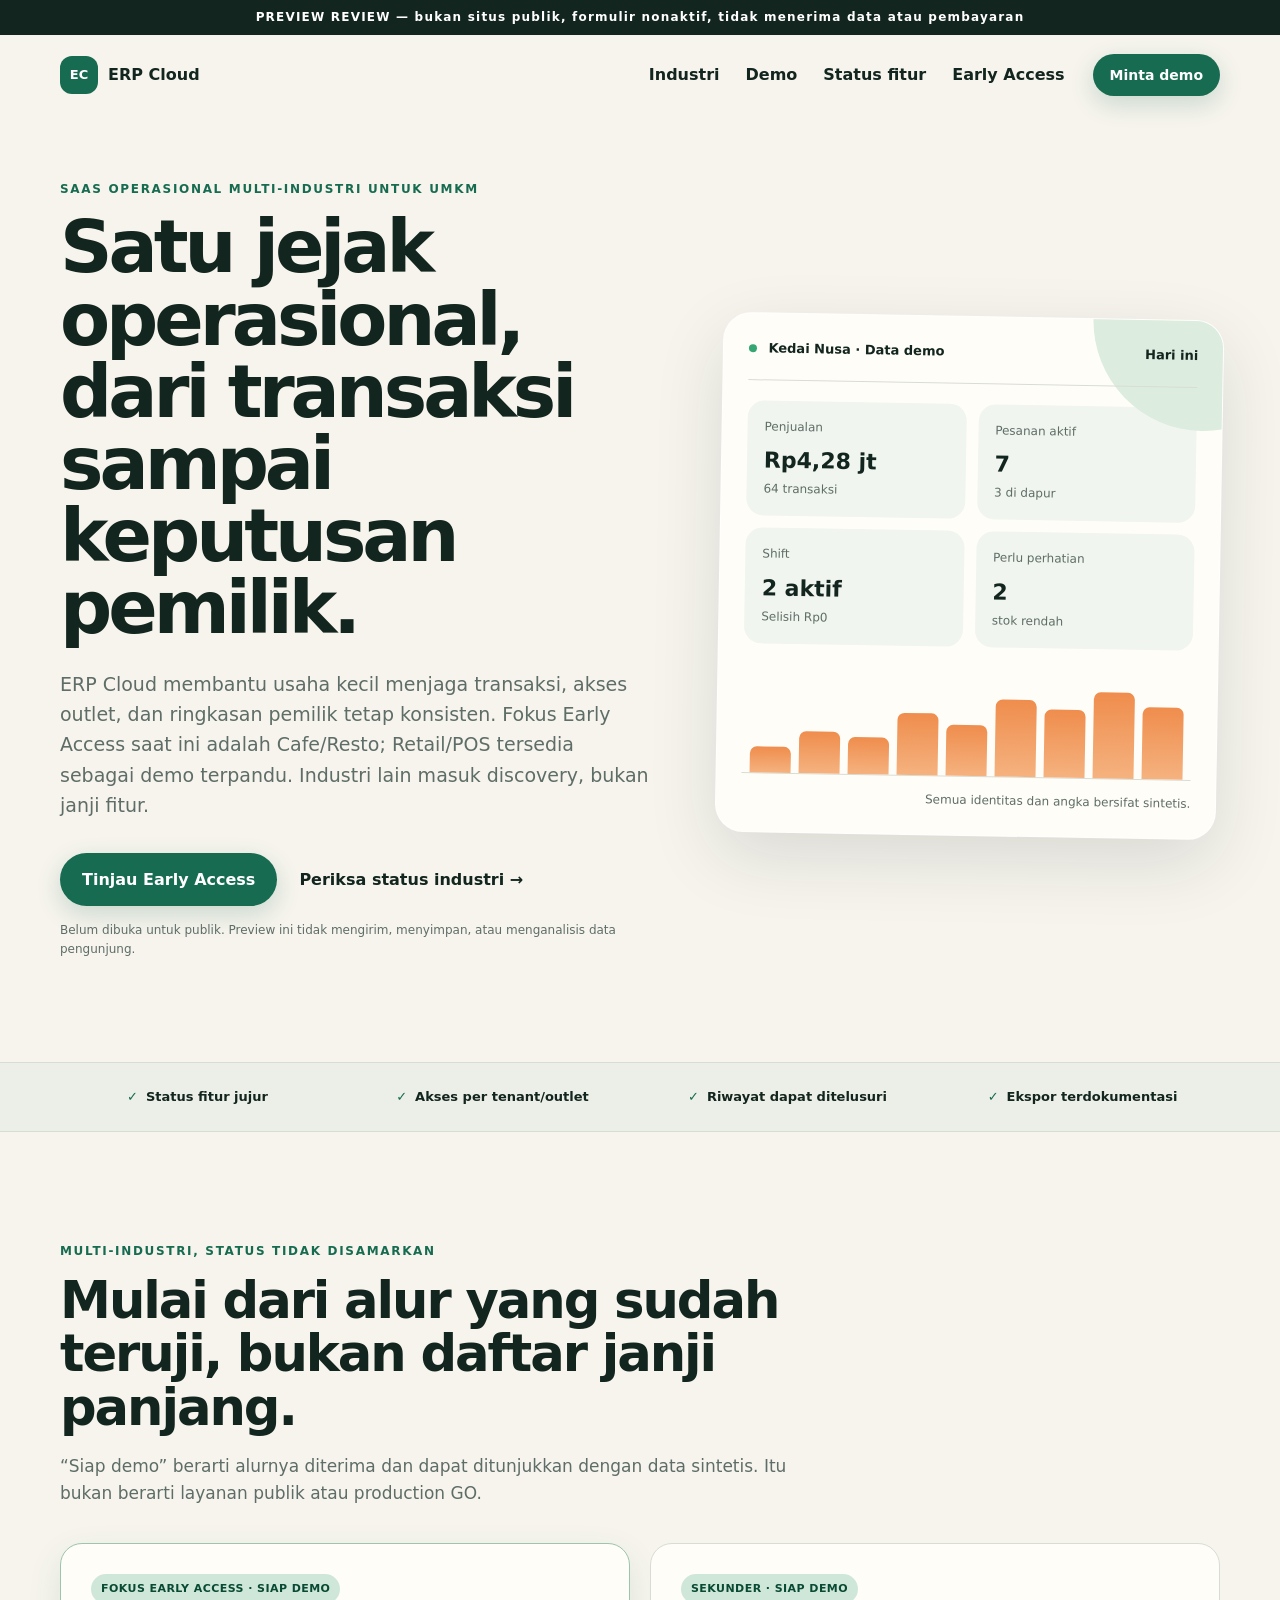
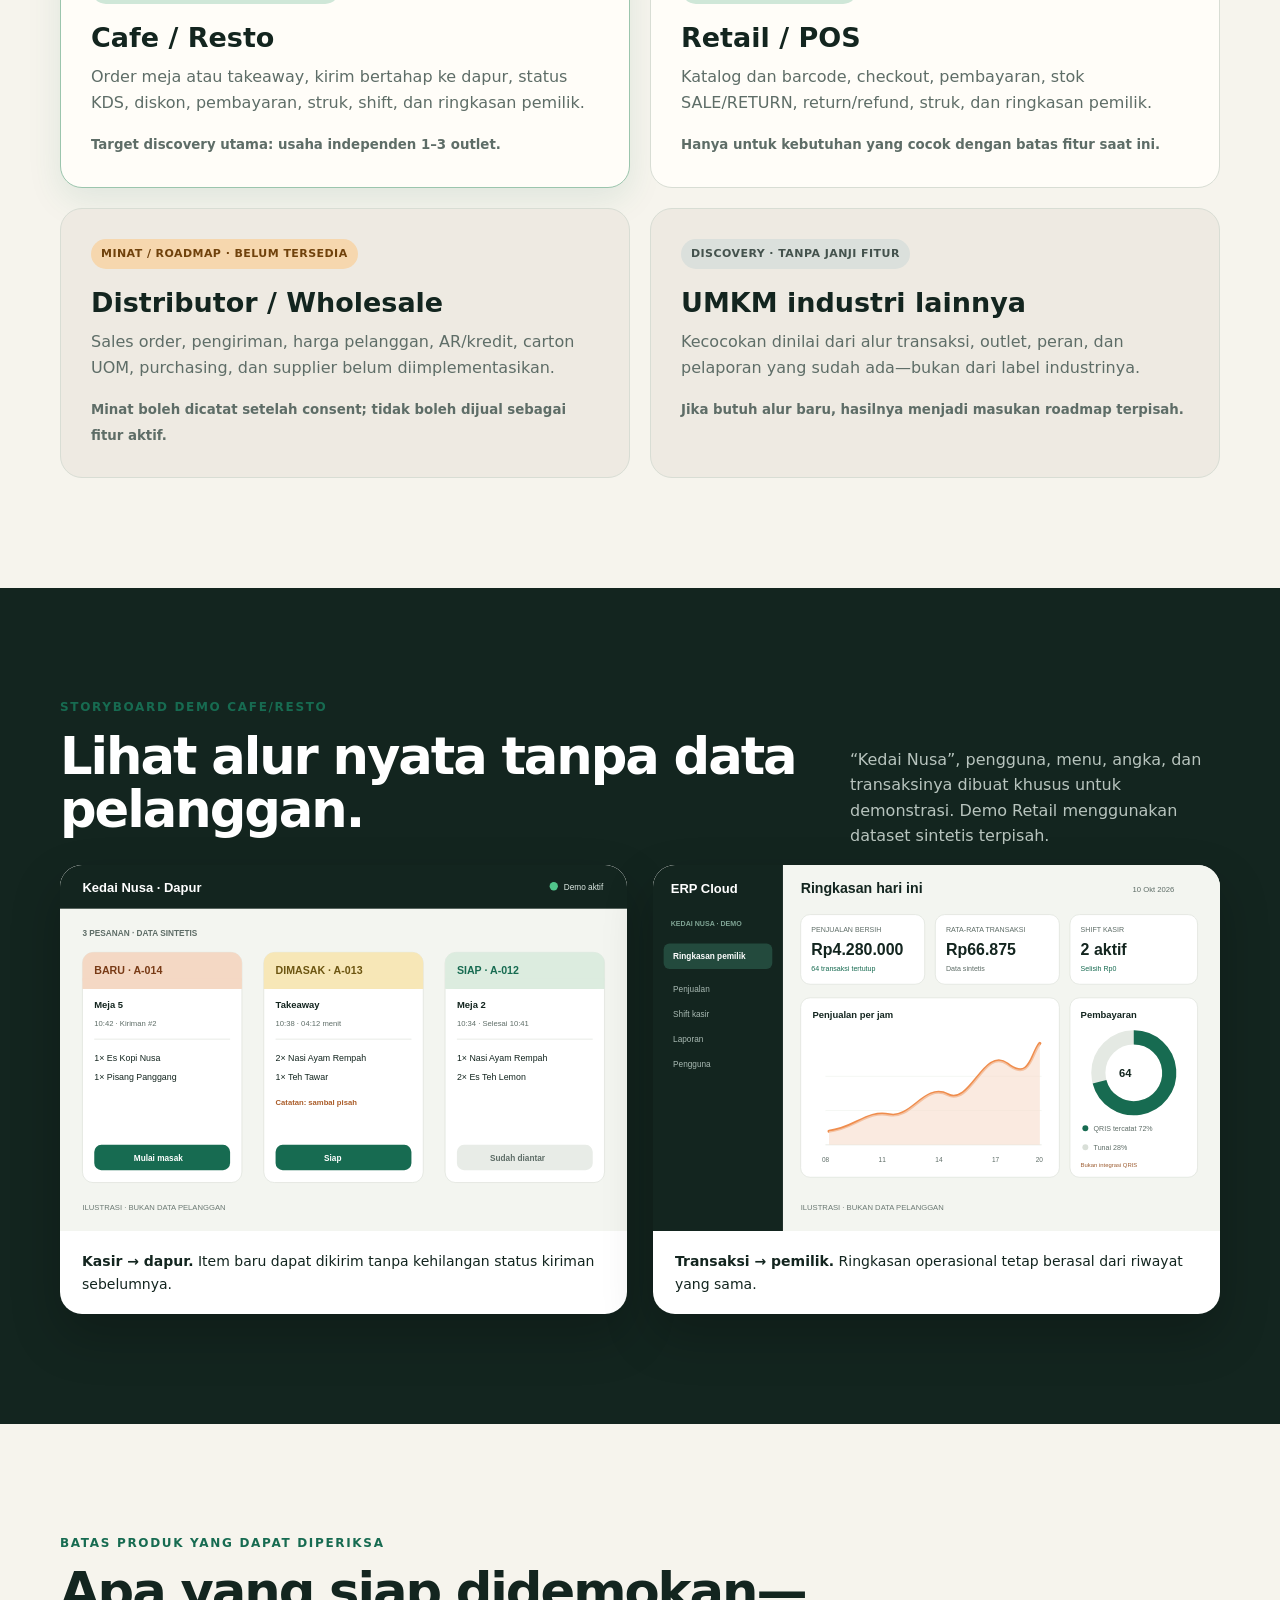
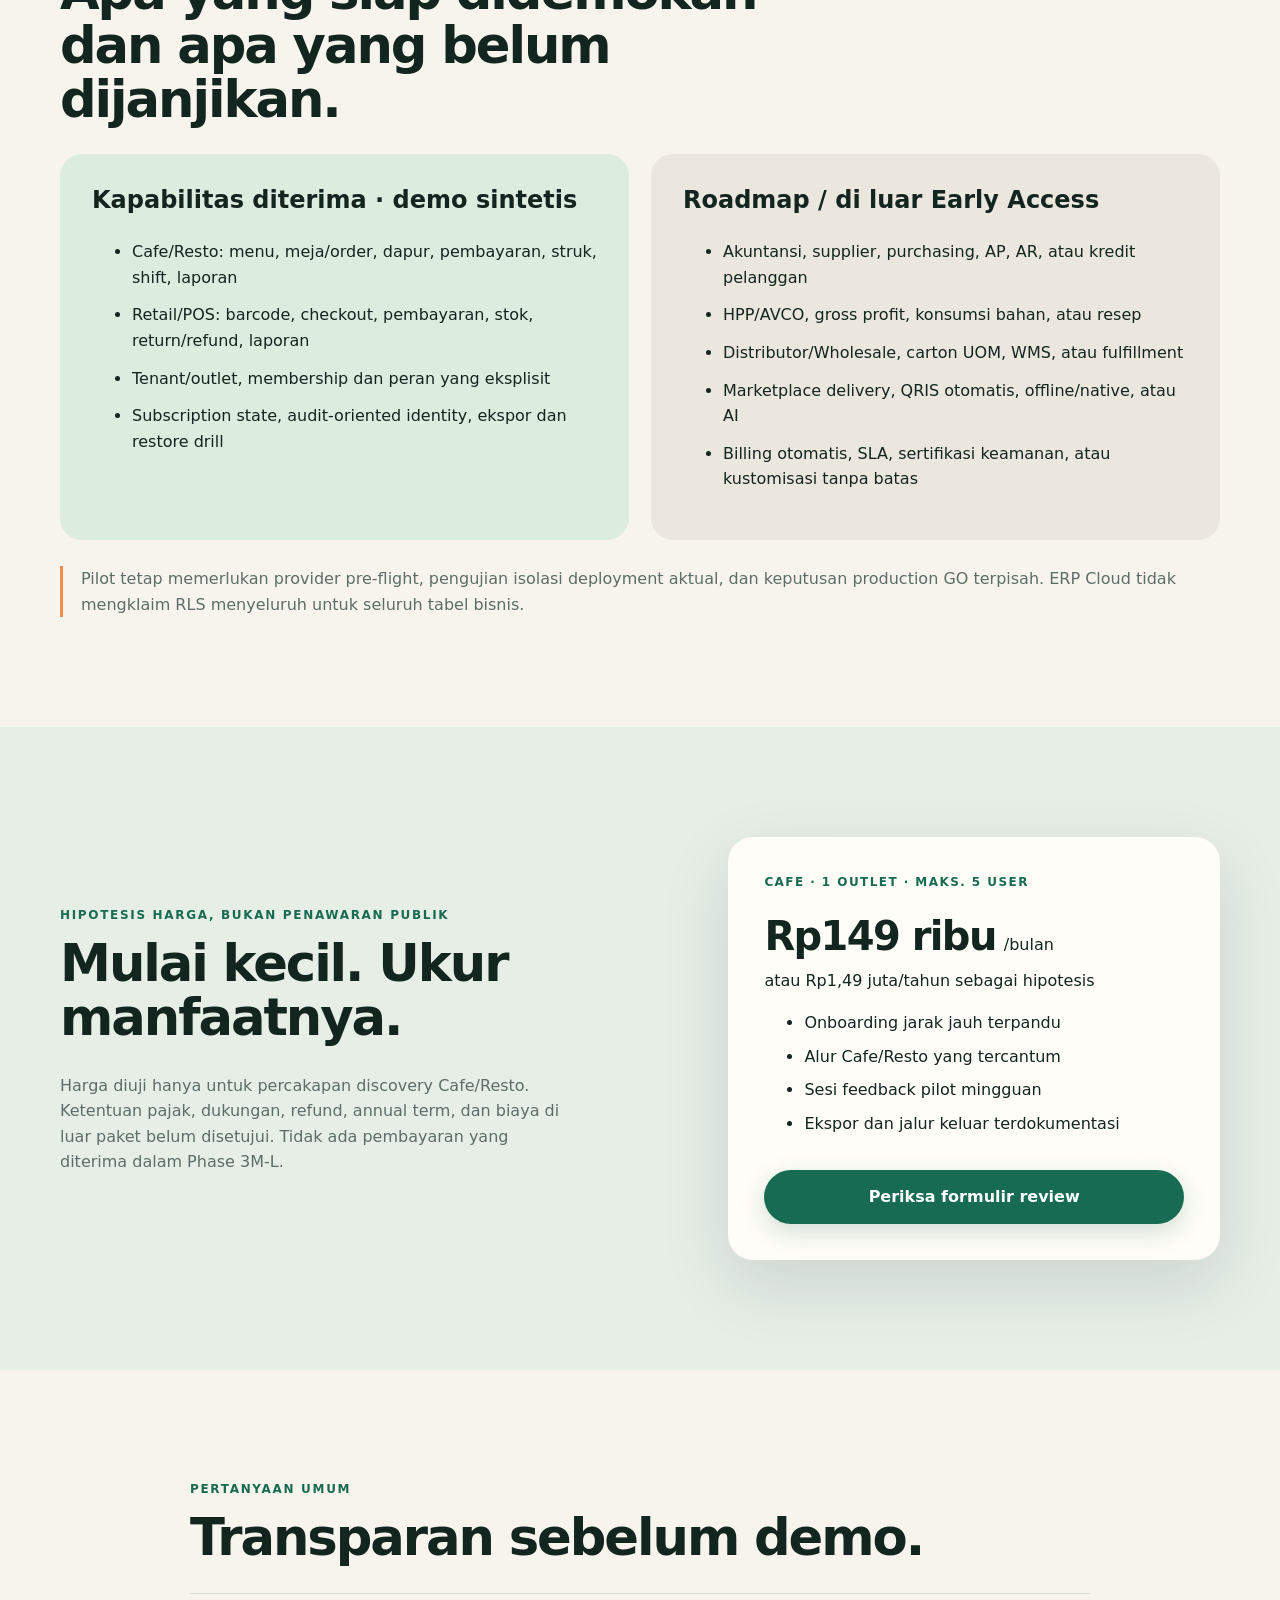
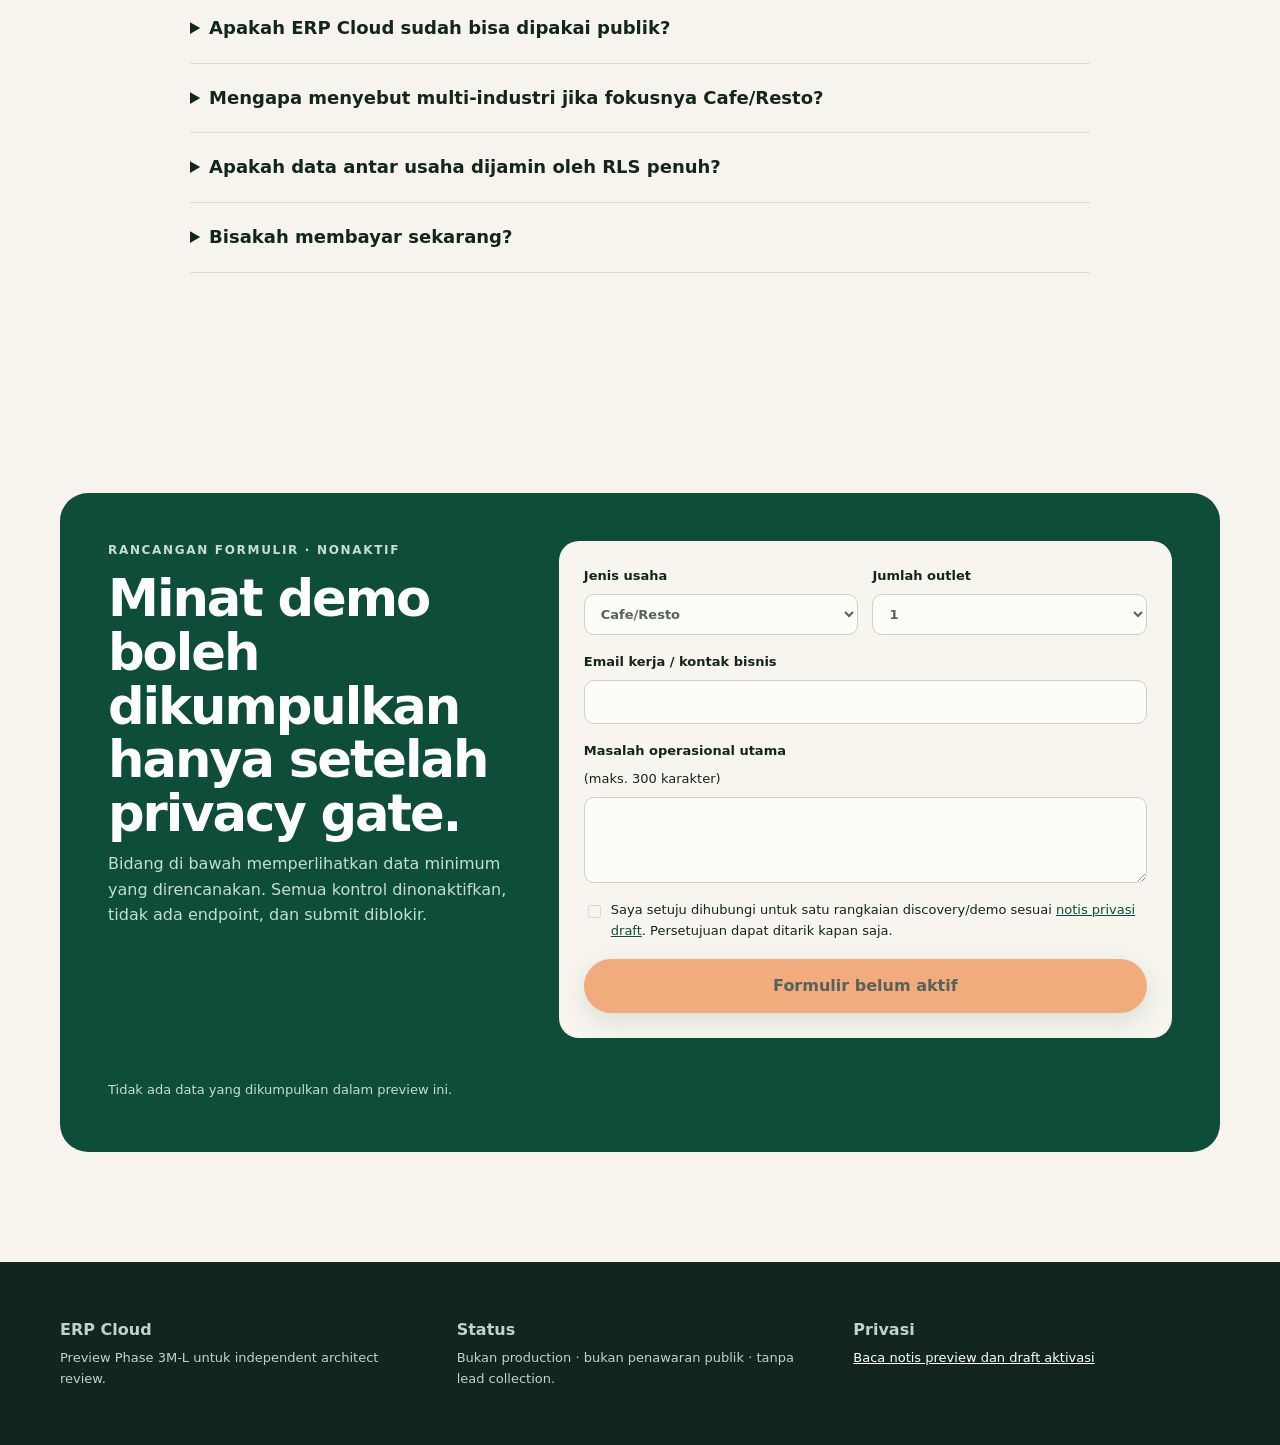
==== index.html @ 22fb0b3b "Publish checksum-pinned static landing" ====
<!doctype html>
<html lang="id">
<head>
  <meta charset="utf-8">
  <meta name="viewport" content="width=device-width, initial-scale=1">
  <meta http-equiv="Content-Security-Policy" content="default-src 'self'; style-src 'self' 'unsafe-inline'; script-src 'self'; img-src 'self' data:; connect-src 'none'; form-action 'none'; base-uri 'none'; object-src 'none'">
  <meta name="referrer" content="no-referrer">
  <meta name="description" content="Preview ERP Cloud Early Access untuk operasional UMKM multi-industri, dengan fokus awal Cafe/Resto dan Retail/POS.">
  <title>ERP Cloud — Operasional UMKM yang bisa ditelusuri</title>
  <link rel="stylesheet" href="styles.css">
</head>
<body>
  <div class="review-banner" role="status">
    PREVIEW REVIEW — bukan situs publik, formulir nonaktif, tidak menerima data atau pembayaran
  </div>
  <header class="nav shell">
    <a class="brand" href="#top" aria-label="ERP Cloud">
      <span class="brand-mark">EC</span>
      <span>ERP Cloud</span>
    </a>
    <nav aria-label="Navigasi utama">
      <a href="#industri">Industri</a>
      <a href="#demo">Demo</a>
      <a href="#batas">Status fitur</a>
      <a href="#harga">Early Access</a>
    </nav>
    <a class="button button-small" href="#minat">Minta demo</a>
  </header>

  <main id="top">
    <section class="hero shell">
      <div class="hero-copy">
        <p class="eyebrow">SaaS operasional multi-industri untuk UMKM</p>
        <h1>Satu jejak operasional, dari transaksi sampai keputusan pemilik.</h1>
        <p class="lead">ERP Cloud membantu usaha kecil menjaga transaksi,
          akses outlet, dan ringkasan pemilik tetap konsisten. Fokus Early
          Access saat ini adalah Cafe/Resto; Retail/POS tersedia sebagai demo
          terpandu. Industri lain masuk discovery, bukan janji fitur.</p>
        <div class="actions">
          <a class="button" href="#minat">Tinjau Early Access</a>
          <a class="text-link" href="#industri">Periksa status industri →</a>
        </div>
        <p class="micro">Belum dibuka untuk publik. Preview ini tidak mengirim,
          menyimpan, atau menganalisis data pengunjung.</p>
      </div>
      <div class="hero-card" aria-label="Ringkasan outlet demo sintetis">
        <div class="card-top">
          <div><span class="dot"></span> Kedai Nusa · Data demo</div>
          <span>Hari ini</span>
        </div>
        <div class="metric-grid">
          <article><span>Penjualan</span><strong>Rp4,28 jt</strong><small>64 transaksi</small></article>
          <article><span>Pesanan aktif</span><strong>7</strong><small>3 di dapur</small></article>
          <article><span>Shift</span><strong>2 aktif</strong><small>Selisih Rp0</small></article>
          <article><span>Perlu perhatian</span><strong>2</strong><small>stok rendah</small></article>
        </div>
        <div class="sparkline" aria-hidden="true">
          <i style="height:28%"></i><i style="height:45%"></i><i style="height:39%"></i>
          <i style="height:66%"></i><i style="height:54%"></i><i style="height:82%"></i>
          <i style="height:72%"></i><i style="height:91%"></i><i style="height:76%"></i>
        </div>
        <p class="synthetic">Semua identitas dan angka bersifat sintetis.</p>
      </div>
    </section>

    <section class="trust-strip" aria-label="Prinsip produk">
      <div class="shell trust-grid">
        <span>Status fitur jujur</span><span>Akses per tenant/outlet</span>
        <span>Riwayat dapat ditelusuri</span><span>Ekspor terdokumentasi</span>
      </div>
    </section>

    <section class="section shell" id="industri">
      <p class="eyebrow">Multi-industri, status tidak disamarkan</p>
      <h2>Mulai dari alur yang sudah teruji, bukan daftar janji panjang.</h2>
      <p class="section-intro">“Siap demo” berarti alurnya diterima dan dapat
        ditunjukkan dengan data sintetis. Itu bukan berarti layanan publik atau
        production GO.</p>
      <div class="industry-grid">
        <article class="industry-card focus">
          <span class="status status-demo">Fokus Early Access · siap demo</span>
          <h3>Cafe / Resto</h3>
          <p>Order meja atau takeaway, kirim bertahap ke dapur, status KDS,
            diskon, pembayaran, struk, shift, dan ringkasan pemilik.</p>
          <small>Target discovery utama: usaha independen 1–3 outlet.</small>
        </article>
        <article class="industry-card">
          <span class="status status-demo">Sekunder · siap demo</span>
          <h3>Retail / POS</h3>
          <p>Katalog dan barcode, checkout, pembayaran, stok SALE/RETURN,
            return/refund, struk, dan ringkasan pemilik.</p>
          <small>Hanya untuk kebutuhan yang cocok dengan batas fitur saat ini.</small>
        </article>
        <article class="industry-card muted-card">
          <span class="status status-roadmap">Minat / roadmap · belum tersedia</span>
          <h3>Distributor / Wholesale</h3>
          <p>Sales order, pengiriman, harga pelanggan, AR/kredit, carton UOM,
            purchasing, dan supplier belum diimplementasikan.</p>
          <small>Minat boleh dicatat setelah consent; tidak boleh dijual sebagai fitur aktif.</small>
        </article>
        <article class="industry-card muted-card">
          <span class="status status-discovery">Discovery · tanpa janji fitur</span>
          <h3>UMKM industri lainnya</h3>
          <p>Kecocokan dinilai dari alur transaksi, outlet, peran, dan pelaporan
            yang sudah ada—bukan dari label industrinya.</p>
          <small>Jika butuh alur baru, hasilnya menjadi masukan roadmap terpisah.</small>
        </article>
      </div>
    </section>

    <section class="section demo-section" id="demo">
      <div class="shell">
        <div class="section-heading">
          <div><p class="eyebrow">Storyboard demo Cafe/Resto</p><h2>Lihat alur nyata tanpa data pelanggan.</h2></div>
          <p>“Kedai Nusa”, pengguna, menu, angka, dan transaksinya dibuat khusus
            untuk demonstrasi. Demo Retail menggunakan dataset sintetis terpisah.</p>
        </div>
        <div class="demo-grid">
          <figure>
            <img src="assets/demo-kitchen.svg" alt="Ilustrasi antrean dapur Kedai Nusa dengan tiga pesanan sintetis">
            <figcaption><b>Kasir → dapur.</b> Item baru dapat dikirim tanpa kehilangan status kiriman sebelumnya.</figcaption>
          </figure>
          <figure>
            <img src="assets/demo-owner.svg" alt="Ilustrasi ringkasan pemilik dengan penjualan dan metode pembayaran sintetis">
            <figcaption><b>Transaksi → pemilik.</b> Ringkasan operasional tetap berasal dari riwayat yang sama.</figcaption>
          </figure>
        </div>
      </div>
    </section>

    <section class="section shell" id="batas">
      <p class="eyebrow">Batas produk yang dapat diperiksa</p>
      <h2>Apa yang siap didemokan—dan apa yang belum dijanjikan.</h2>
      <div class="boundary-grid">
        <article class="yes">
          <h3>Kapabilitas diterima · demo sintetis</h3>
          <ul>
            <li>Cafe/Resto: menu, meja/order, dapur, pembayaran, struk, shift, laporan</li>
            <li>Retail/POS: barcode, checkout, pembayaran, stok, return/refund, laporan</li>
            <li>Tenant/outlet, membership dan peran yang eksplisit</li>
            <li>Subscription state, audit-oriented identity, ekspor dan restore drill</li>
          </ul>
        </article>
        <article class="no">
          <h3>Roadmap / di luar Early Access</h3>
          <ul>
            <li>Akuntansi, supplier, purchasing, AP, AR, atau kredit pelanggan</li>
            <li>HPP/AVCO, gross profit, konsumsi bahan, atau resep</li>
            <li>Distributor/Wholesale, carton UOM, WMS, atau fulfillment</li>
            <li>Marketplace delivery, QRIS otomatis, offline/native, atau AI</li>
            <li>Billing otomatis, SLA, sertifikasi keamanan, atau kustomisasi tanpa batas</li>
          </ul>
        </article>
      </div>
      <p class="boundary-note">Pilot tetap memerlukan provider pre-flight,
        pengujian isolasi deployment aktual, dan keputusan production GO terpisah.
        ERP Cloud tidak mengklaim RLS menyeluruh untuk seluruh tabel bisnis.</p>
    </section>

    <section class="section price-section" id="harga">
      <div class="shell price-wrap">
        <div>
          <p class="eyebrow">Hipotesis harga, bukan penawaran publik</p>
          <h2>Mulai kecil. Ukur manfaatnya.</h2>
          <p>Harga diuji hanya untuk percakapan discovery Cafe/Resto. Ketentuan
            pajak, dukungan, refund, annual term, dan biaya di luar paket belum
            disetujui. Tidak ada pembayaran yang diterima dalam Phase 3M-L.</p>
        </div>
        <article class="price-card">
          <p>CAFE · 1 OUTLET · MAKS. 5 USER</p>
          <div class="price"><strong>Rp149 ribu</strong><span>/bulan</span></div>
          <p>atau Rp1,49 juta/tahun sebagai hipotesis</p>
          <ul>
            <li>Onboarding jarak jauh terpandu</li>
            <li>Alur Cafe/Resto yang tercantum</li>
            <li>Sesi feedback pilot mingguan</li>
            <li>Ekspor dan jalur keluar terdokumentasi</li>
          </ul>
          <a class="button" href="#minat">Periksa formulir review</a>
        </article>
      </div>
    </section>

    <section class="section shell faq">
      <p class="eyebrow">Pertanyaan umum</p>
      <h2>Transparan sebelum demo.</h2>
      <details><summary>Apakah ERP Cloud sudah bisa dipakai publik?</summary><p>Belum. Kapabilitas repository dapat didemokan, tetapi publikasi landing page, pengumpulan lead, provider pre-flight, dan production GO adalah persetujuan yang berbeda.</p></details>
      <details><summary>Mengapa menyebut multi-industri jika fokusnya Cafe/Resto?</summary><p>Fondasi tenant, outlet, transaksi dan kontrol operasional dipakai lintas vertikal. Cafe/Resto adalah fokus Early Access, Retail/POS adalah demo sekunder, sedangkan Distributor dan industri lain tidak dipresentasikan sebagai fitur aktif.</p></details>
      <details><summary>Apakah data antar usaha dijamin oleh RLS penuh?</summary><p>Tidak ada klaim itu. Desain memakai konteks tenant/outlet dari server, query scoping, guard relasi database, tes adversarial, dan role runtime terbatas. Hanya tabel proof khusus yang memakai FORCE RLS; deployment aktual tetap wajib diuji.</p></details>
      <details><summary>Bisakah membayar sekarang?</summary><p>Tidak. Phase 3M-L menyiapkan launch gate dan eksperimen discovery. Tidak ada order, pembayaran, atau komitmen produksi yang diterima.</p></details>
    </section>

    <section class="section shell" id="minat">
      <div class="cta-panel">
        <div>
          <p class="eyebrow">Rancangan formulir · nonaktif</p>
          <h2>Minat demo boleh dikumpulkan hanya setelah privacy gate.</h2>
          <p>Bidang di bawah memperlihatkan data minimum yang direncanakan.
            Semua kontrol dinonaktifkan, tidak ada endpoint, dan submit diblokir.</p>
        </div>
        <form id="early-access-form" data-state="inactive" aria-describedby="form-status" novalidate>
          <div class="field-grid">
            <label>Jenis usaha
              <select name="business_type" disabled>
                <option>Cafe/Resto</option>
                <option>Retail/POS</option>
                <option>Distributor/Wholesale — interest only</option>
                <option>Industri lain — discovery</option>
              </select>
            </label>
            <label>Jumlah outlet
              <select name="outlet_count" disabled>
                <option>1</option><option>2–3</option><option>4+</option>
              </select>
            </label>
          </div>
          <label>Email kerja / kontak bisnis
            <input type="email" name="business_contact" autocomplete="email" disabled>
          </label>
          <label>Masalah operasional utama <span>(maks. 300 karakter)</span>
            <textarea name="operational_need" rows="3" maxlength="300" disabled></textarea>
          </label>
          <label class="consent-row">
            <input type="checkbox" name="follow_up_consent" disabled>
            <span>Saya setuju dihubungi untuk satu rangkaian discovery/demo sesuai <a href="privacy.html">notis privasi draft</a>. Persetujuan dapat ditarik kapan saja.</span>
          </label>
          <button class="button" type="submit" disabled>Formulir belum aktif</button>
        </form>
        <p class="form-status" id="form-status" aria-live="polite">Tidak ada data yang dikumpulkan dalam preview ini.</p>
      </div>
    </section>
  </main>

  <footer>
    <div class="shell footer-grid">
      <div><b>ERP Cloud</b><p>Preview Phase 3M-L untuk independent architect review.</p></div>
      <div><b>Status</b><p>Bukan production · bukan penawaran publik · tanpa lead collection.</p></div>
      <div><b>Privasi</b><p><a href="privacy.html">Baca notis preview dan draft aktivasi</a></p></div>
    </div>
  </footer>
  <script src="app.js"></script>
</body>
</html>
---- styles.css ----
:root {
  --ink: #13251f;
  --muted: #5e6d67;
  --paper: #f6f4ed;
  --card: #fffdf8;
  --green: #176b51;
  --green-dark: #0d4d3a;
  --mint: #dcecdf;
  --orange: #ef8d4d;
  --line: #d8ddd4;
  --shadow: 0 24px 70px rgba(19, 37, 31, .12);
}

* { box-sizing: border-box; }
html { scroll-behavior: smooth; }
body {
  margin: 0;
  color: var(--ink);
  background: var(--paper);
  font-family: Inter, ui-sans-serif, system-ui, -apple-system, BlinkMacSystemFont, "Segoe UI", sans-serif;
  line-height: 1.6;
}
a { color: inherit; }
.shell { width: min(1160px, calc(100% - 40px)); margin-inline: auto; }
.review-banner {
  padding: 8px 20px;
  background: var(--ink);
  color: #fff;
  font-size: 12px;
  font-weight: 800;
  letter-spacing: .1em;
  text-align: center;
}
.nav { display: flex; align-items: center; justify-content: space-between; min-height: 80px; gap: 28px; }
.brand { display: inline-flex; align-items: center; gap: 10px; text-decoration: none; font-weight: 850; }
.brand-mark { display: grid; place-items: center; width: 38px; aspect-ratio: 1; color: white; background: var(--green); border-radius: 12px; font-size: 13px; }
nav { display: flex; gap: 26px; margin-left: auto; }
nav a, .text-link { font-weight: 700; text-decoration: none; }
nav a:hover, .text-link:hover { color: var(--green); }
.button {
  display: inline-flex;
  align-items: center;
  justify-content: center;
  border: 0;
  border-radius: 999px;
  padding: 14px 22px;
  color: white;
  background: var(--green);
  font: inherit;
  font-weight: 800;
  text-decoration: none;
  cursor: pointer;
  box-shadow: 0 8px 24px rgba(23, 107, 81, .2);
}
.button:hover { background: var(--green-dark); transform: translateY(-1px); }
.button:disabled { cursor: not-allowed; opacity: .72; transform: none; }
.button-small { padding: 10px 17px; font-size: 14px; }
.hero { display: grid; grid-template-columns: 1.08fr .92fr; gap: 70px; align-items: center; min-height: 680px; padding-block: 65px 90px; }
.eyebrow { margin: 0 0 12px; color: var(--green); font-size: 12px; font-weight: 900; letter-spacing: .14em; text-transform: uppercase; }
h1, h2, h3, p { margin-top: 0; }
h1 { max-width: 760px; margin-bottom: 24px; font-size: clamp(46px, 5.7vw, 76px); line-height: .99; letter-spacing: -.055em; }
h2 { max-width: 760px; margin-bottom: 28px; font-size: clamp(34px, 4vw, 52px); line-height: 1.05; letter-spacing: -.04em; }
h3 { line-height: 1.2; }
.lead { max-width: 670px; color: var(--muted); font-size: 19px; }
.actions { display: flex; align-items: center; gap: 22px; margin: 32px 0 15px; }
.micro, .synthetic { color: var(--muted); font-size: 12px; }
.hero-card { position: relative; overflow: hidden; padding: 25px; background: var(--card); border: 1px solid rgba(255,255,255,.8); border-radius: 28px; box-shadow: var(--shadow); transform: rotate(1deg); }
.hero-card::before { content: ""; position: absolute; width: 220px; height: 220px; right: -90px; top: -110px; border-radius: 50%; background: var(--mint); }
.card-top { position: relative; display: flex; justify-content: space-between; padding-bottom: 20px; border-bottom: 1px solid var(--line); font-size: 13px; font-weight: 750; }
.dot { display: inline-block; width: 8px; height: 8px; margin-right: 7px; background: #35a772; border-radius: 50%; }
.metric-grid { display: grid; grid-template-columns: 1fr 1fr; gap: 12px; margin: 20px 0; }
.metric-grid article { padding: 17px; background: #f1f5ef; border-radius: 17px; }
.metric-grid span, .metric-grid small { display: block; color: var(--muted); font-size: 12px; }
.metric-grid strong { display: block; margin: 6px 0 2px; font-size: 22px; }
.sparkline { display: flex; align-items: end; gap: 8px; height: 110px; padding: 15px 8px 0; border-bottom: 1px solid var(--line); }
.sparkline i { flex: 1; min-height: 10px; background: linear-gradient(var(--orange), #f5b27f); border-radius: 7px 7px 0 0; }
.synthetic { margin: 14px 0 0; text-align: right; }
.trust-strip { padding: 24px 0; border-block: 1px solid var(--line); background: #ecefe7; }
.trust-grid { display: grid; grid-template-columns: repeat(4, 1fr); gap: 20px; font-size: 13px; font-weight: 800; text-align: center; }
.trust-grid span::before { content: "✓"; margin-right: 8px; color: var(--green); }
.section { padding-block: 110px; }
.section-intro { max-width: 760px; margin: -10px 0 36px; color: var(--muted); font-size: 17px; }
.industry-grid { display: grid; grid-template-columns: 1fr 1fr; gap: 20px; }
.industry-card { padding: 30px; border: 1px solid var(--line); border-radius: 22px; background: var(--card); }
.industry-card.focus { border-color: #9bc5ad; box-shadow: 0 12px 34px rgba(23, 107, 81, .1); }
.industry-card h3 { margin: 18px 0 10px; font-size: 27px; }
.industry-card p { color: var(--muted); }
.industry-card small { color: var(--muted); font-weight: 650; }
.muted-card { background: #eeeae2; }
.status { display: inline-flex; border-radius: 999px; padding: 6px 10px; font-size: 11px; font-weight: 900; letter-spacing: .04em; text-transform: uppercase; }
.status-demo { color: #084a34; background: #cfe7d8; }
.status-roadmap { color: #70420c; background: #f6d7ae; }
.status-discovery { color: #44524d; background: #dbe0dc; }
.steps { display: grid; grid-template-columns: repeat(4, 1fr); gap: 18px; }
.steps article { padding: 24px; border-top: 2px solid var(--green); background: rgba(255,255,255,.45); }
.steps b { color: var(--orange); font-size: 12px; letter-spacing: .12em; }
.steps h3 { margin: 34px 0 10px; font-size: 21px; }
.steps p { color: var(--muted); font-size: 14px; }
.demo-section { background: var(--ink); color: #fff; }
.section-heading { display: flex; justify-content: space-between; align-items: end; gap: 50px; }
.section-heading > p { max-width: 370px; color: #b8c4be; }
.demo-grid { display: grid; grid-template-columns: 1fr 1fr; gap: 26px; }
figure { margin: 0; overflow: hidden; background: #fff; border-radius: 22px; box-shadow: 0 22px 50px rgba(0,0,0,.22); }
figure img { display: block; width: 100%; height: auto; }
figcaption { padding: 19px 22px; color: var(--ink); font-size: 14px; }
.boundary-grid { display: grid; grid-template-columns: 1fr 1fr; gap: 22px; }
.boundary-grid article { padding: 32px; border-radius: 22px; }
.boundary-grid h3 { font-size: 24px; }
.boundary-grid li { margin-bottom: 12px; }
.yes { background: var(--mint); }
.no { background: #ebe7df; }
.boundary-note { margin: 26px 0 0; padding-left: 18px; border-left: 3px solid var(--orange); color: var(--muted); }
.price-section { background: #e6eee6; }
.price-wrap { display: grid; grid-template-columns: 1fr .85fr; gap: 90px; align-items: center; }
.price-wrap > div > p:last-child { max-width: 520px; color: var(--muted); }
.price-card { padding: 36px; background: var(--card); border-radius: 25px; box-shadow: var(--shadow); }
.price-card > p:first-child { color: var(--green); font-size: 12px; font-weight: 900; letter-spacing: .12em; }
.price { display: flex; align-items: baseline; gap: 8px; }
.price strong { font-size: 40px; letter-spacing: -.04em; }
.price-card li { margin-bottom: 8px; }
.price-card .button { width: 100%; margin-top: 18px; }
.faq { max-width: 900px; }
details { border-top: 1px solid var(--line); padding: 20px 0; }
details:last-child { border-bottom: 1px solid var(--line); }
summary { cursor: pointer; font-weight: 800; font-size: 18px; }
details p { padding: 12px 35px 0 0; color: var(--muted); }
.cta-panel { display: grid; grid-template-columns: .8fr 1.2fr; gap: 42px; align-items: start; padding: 48px; color: #fff; background: var(--green-dark); border-radius: 28px; }
.cta-panel h2 { margin-bottom: 10px; }
.cta-panel p { color: #c7ddd4; }
.cta-panel .button { background: var(--orange); color: var(--ink); }
.cta-panel form { display: grid; gap: 17px; padding: 25px; color: var(--ink); background: #f7f5ee; border-radius: 20px; }
.cta-panel label { display: grid; gap: 7px; font-size: 13px; font-weight: 800; }
.cta-panel label > span { font-weight: 500; }
.cta-panel input:not([type="checkbox"]), .cta-panel select, .cta-panel textarea { width: 100%; border: 1px solid #b9c4be; border-radius: 10px; padding: 11px 12px; color: var(--ink); background: #fff; font: inherit; }
.cta-panel :disabled { opacity: .7; cursor: not-allowed; }
.field-grid { display: grid; grid-template-columns: 1fr 1fr; gap: 14px; }
.consent-row { grid-template-columns: auto 1fr; align-items: start; }
.consent-row input { margin-top: 5px; }
.consent-row a { color: var(--green-dark); }
.form-status { grid-column: 1 / -1; min-height: 24px; margin: 0; font-size: 13px; }
footer { padding: 55px 0; color: #c4d1cc; background: var(--ink); }
.footer-grid { display: grid; grid-template-columns: repeat(3, 1fr); gap: 30px; }
.footer-grid p { margin: 6px 0 0; font-size: 13px; }
.footer-grid a { color: #fff; }
.legal { max-width: 900px; padding-block: 90px 130px; }
.legal h1 { font-size: clamp(44px, 6vw, 70px); }
.legal section { margin-top: 70px; }
.legal section h2 { font-size: 34px; }
.legal li { margin-bottom: 10px; }
.policy-grid { display: grid; grid-template-columns: 1fr 1fr; gap: 15px; }
.policy-grid div { padding: 20px; border: 1px solid var(--line); border-radius: 16px; background: var(--card); }
.policy-grid dt { margin-bottom: 7px; font-weight: 900; }
.policy-grid dd { margin: 0; color: var(--muted); }

@media (max-width: 900px) {
  nav { display: none; }
  .hero, .price-wrap { grid-template-columns: 1fr; }
  .hero { min-height: auto; gap: 45px; }
  .steps { grid-template-columns: 1fr 1fr; }
  .section-heading { display: block; }
  .demo-grid, .boundary-grid, .industry-grid { grid-template-columns: 1fr; }
  .trust-grid { grid-template-columns: 1fr 1fr; text-align: left; }
  .cta-panel { grid-template-columns: 1fr; }
}

@media (max-width: 560px) {
  .shell { width: min(100% - 26px, 1160px); }
  .nav .button-small { display: none; }
  .hero { padding-top: 45px; }
  h1 { font-size: 44px; }
  .actions { align-items: flex-start; flex-direction: column; }
  .metric-grid, .steps, .field-grid, .policy-grid { grid-template-columns: 1fr; }
  .section { padding-block: 75px; }
  .cta-panel { grid-template-columns: 1fr; padding: 30px; }
  .footer-grid { grid-template-columns: 1fr; }
}
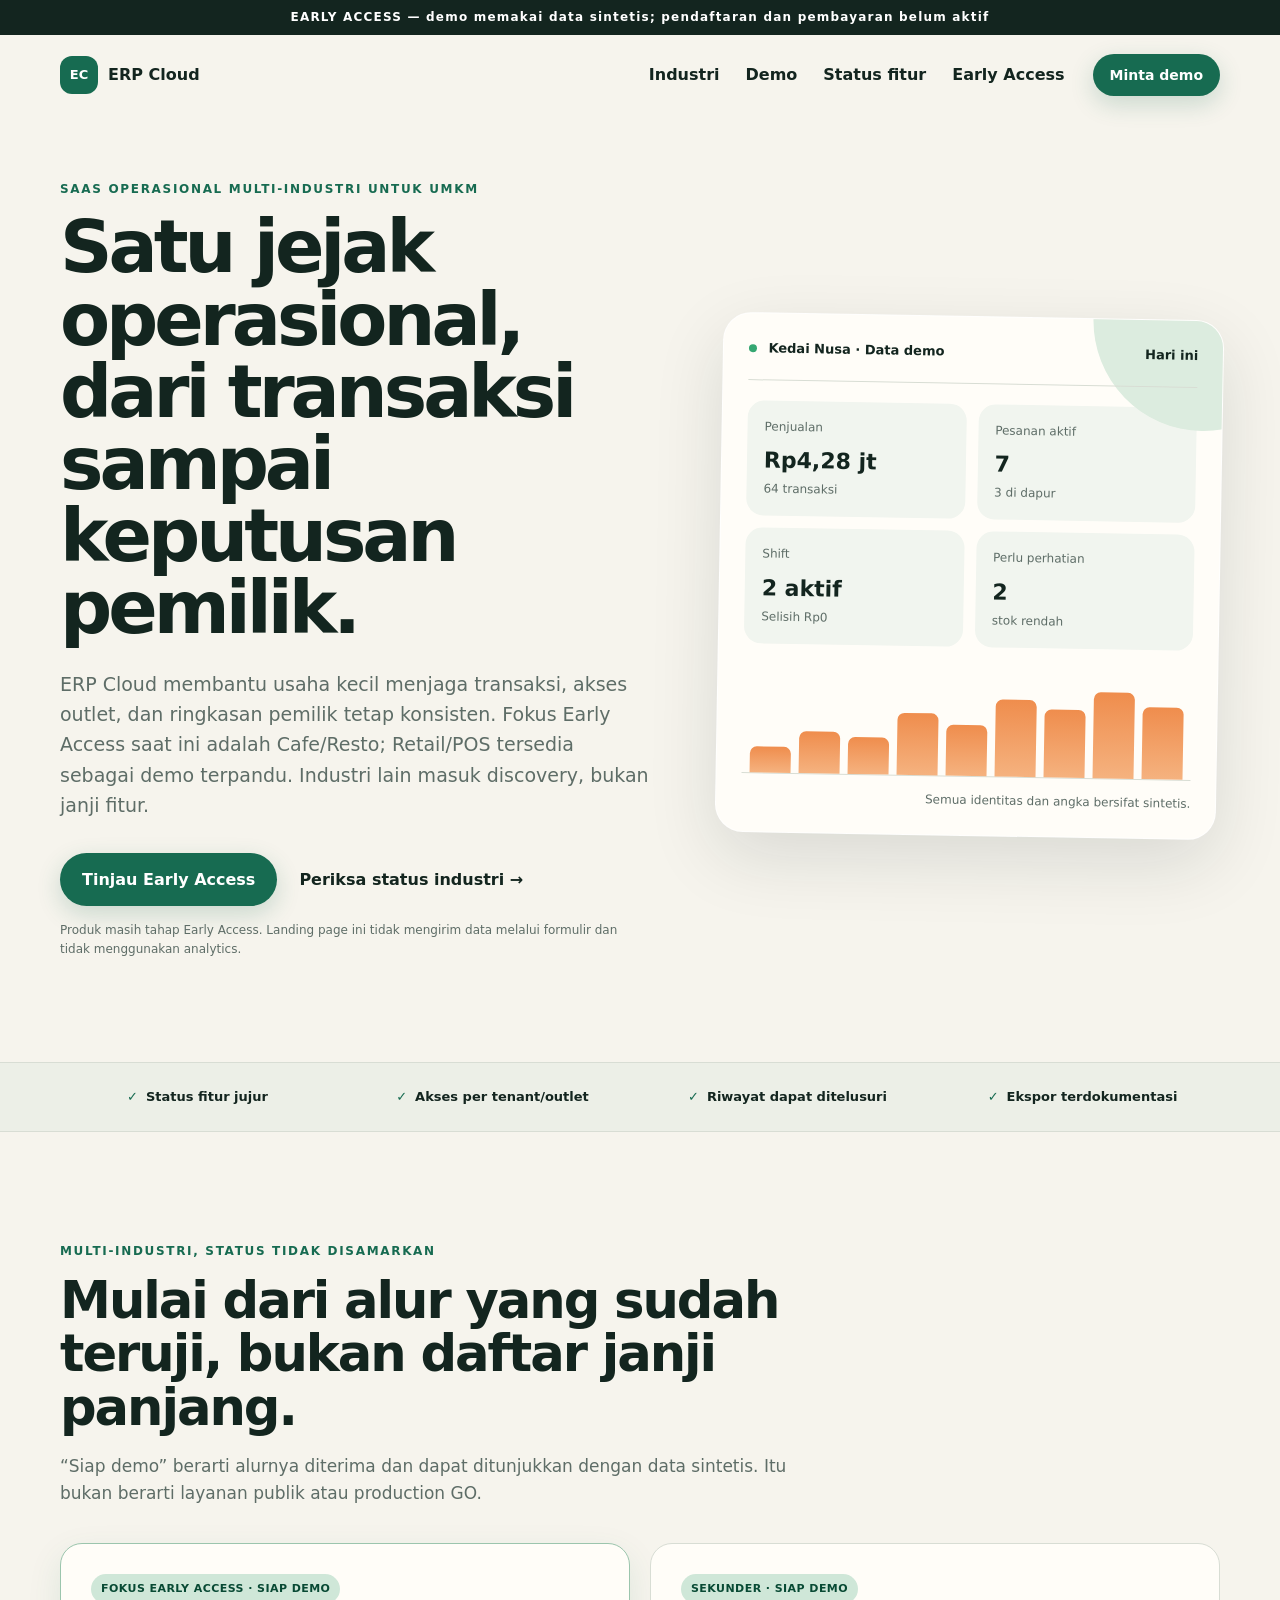
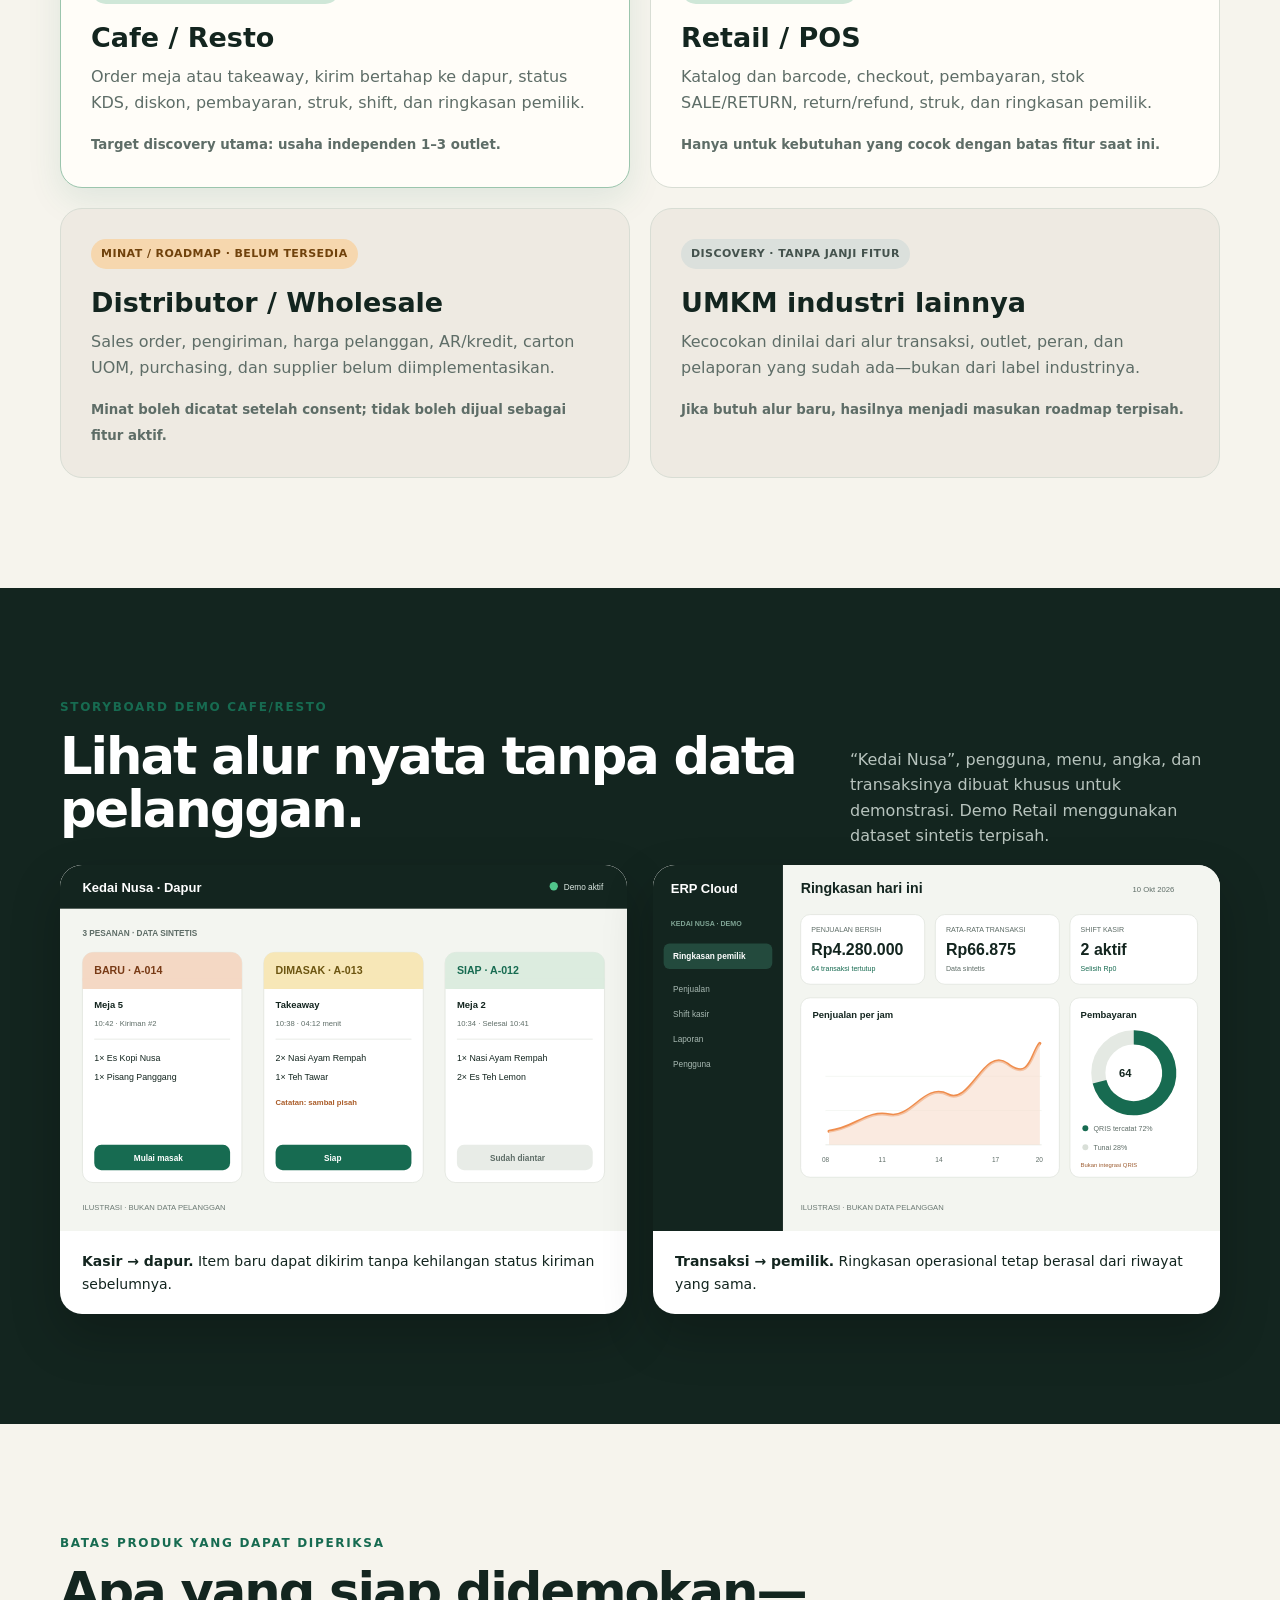
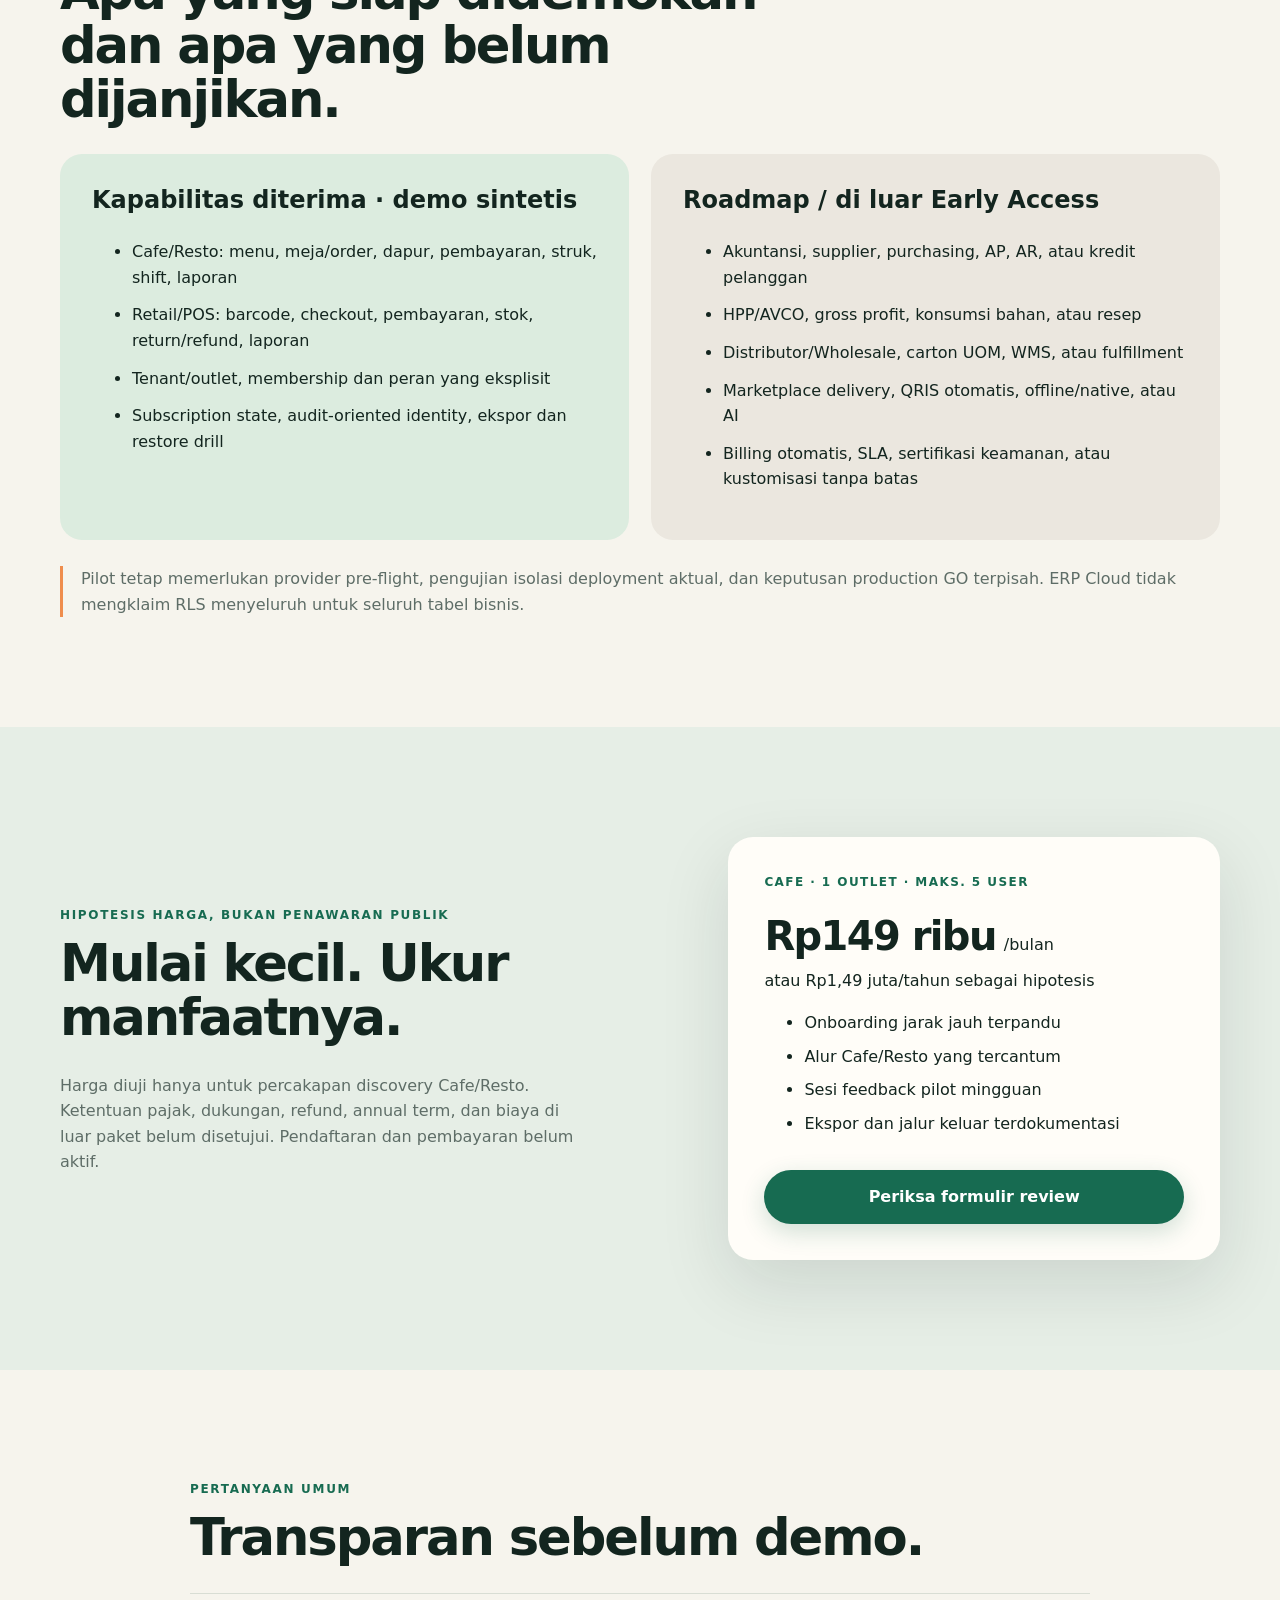
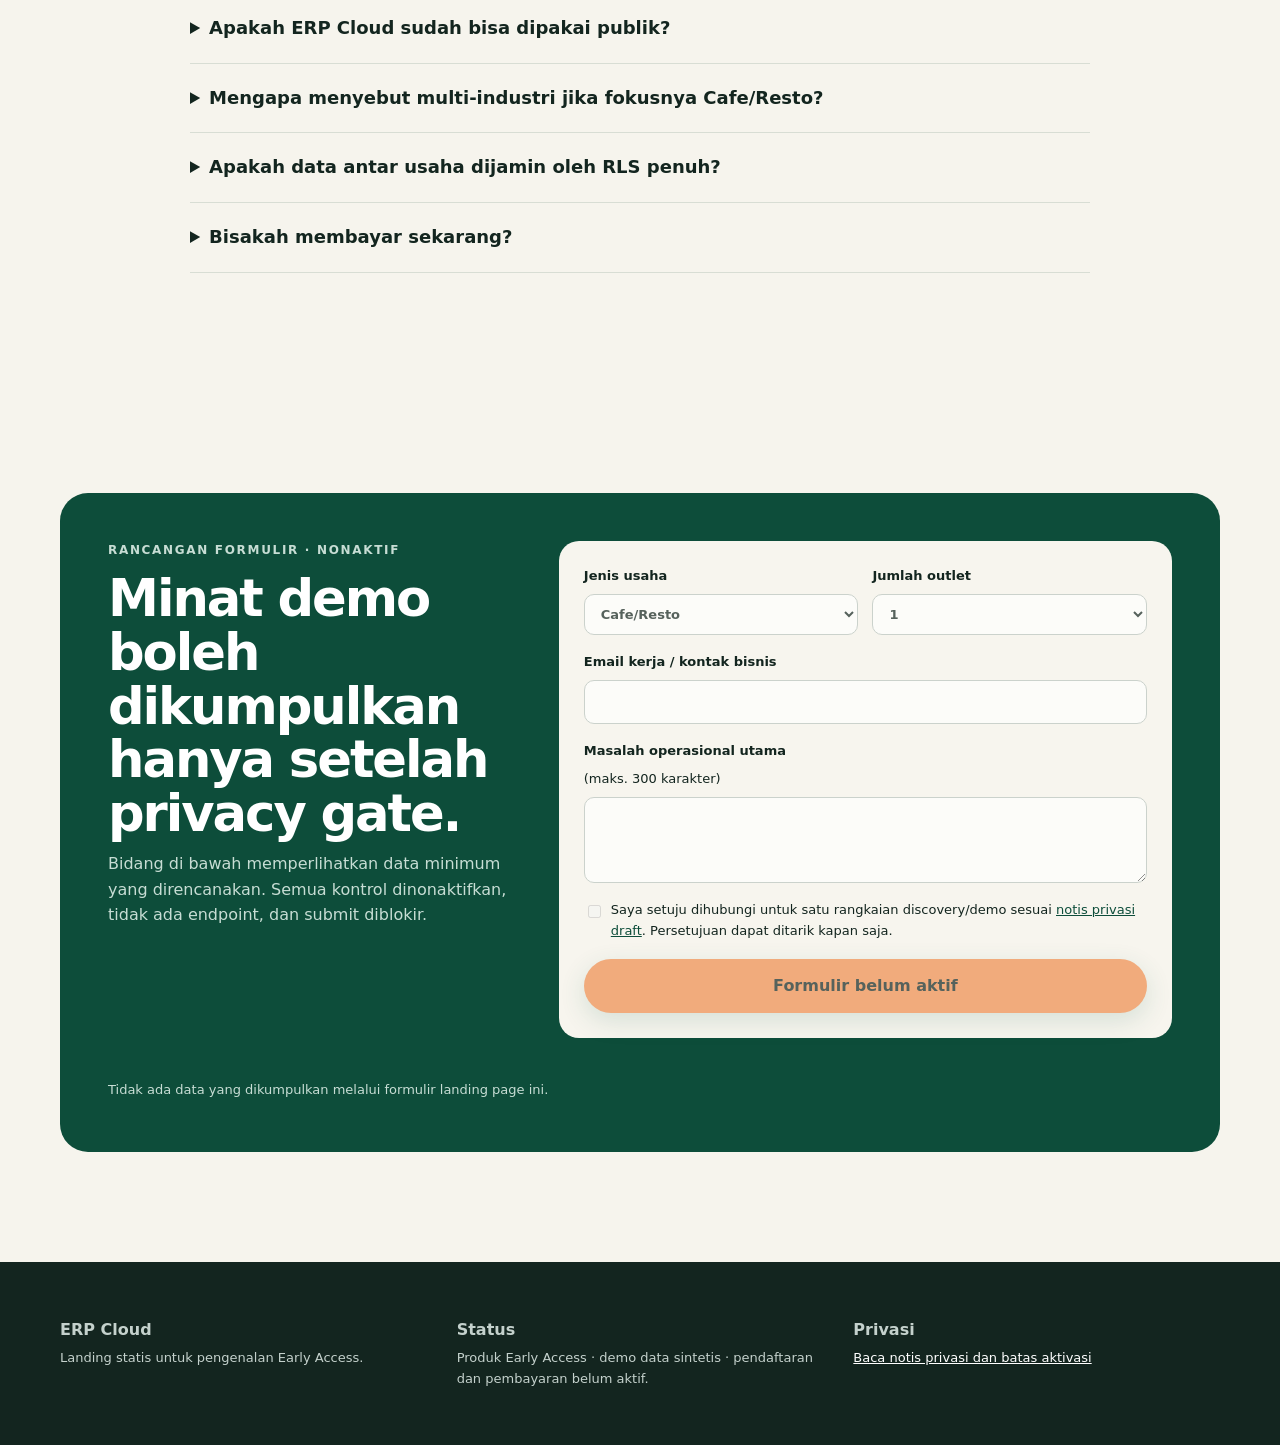
==== commit 685dbccc: "Correct public Early Access landing copy" ====
--- a/index.html
+++ b/index.html
@@ -11,7 +11,7 @@
 </head>
 <body>
   <div class="review-banner" role="status">
-    PREVIEW REVIEW — bukan situs publik, formulir nonaktif, tidak menerima data atau pembayaran
+    EARLY ACCESS — demo memakai data sintetis; pendaftaran dan pembayaran belum aktif
   </div>
   <header class="nav shell">
     <a class="brand" href="#top" aria-label="ERP Cloud">
@@ -40,8 +40,8 @@
           <a class="button" href="#minat">Tinjau Early Access</a>
           <a class="text-link" href="#industri">Periksa status industri →</a>
         </div>
-        <p class="micro">Belum dibuka untuk publik. Preview ini tidak mengirim,
-          menyimpan, atau menganalisis data pengunjung.</p>
+        <p class="micro">Produk masih tahap Early Access. Landing page ini tidak
+          mengirim data melalui formulir dan tidak menggunakan analytics.</p>
       </div>
       <div class="hero-card" aria-label="Ringkasan outlet demo sintetis">
         <div class="card-top">
@@ -164,7 +164,7 @@
           <h2>Mulai kecil. Ukur manfaatnya.</h2>
           <p>Harga diuji hanya untuk percakapan discovery Cafe/Resto. Ketentuan
             pajak, dukungan, refund, annual term, dan biaya di luar paket belum
-            disetujui. Tidak ada pembayaran yang diterima dalam Phase 3M-L.</p>
+            disetujui. Pendaftaran dan pembayaran belum aktif.</p>
         </div>
         <article class="price-card">
           <p>CAFE · 1 OUTLET · MAKS. 5 USER</p>
@@ -184,10 +184,10 @@
     <section class="section shell faq">
       <p class="eyebrow">Pertanyaan umum</p>
       <h2>Transparan sebelum demo.</h2>
-      <details><summary>Apakah ERP Cloud sudah bisa dipakai publik?</summary><p>Belum. Kapabilitas repository dapat didemokan, tetapi publikasi landing page, pengumpulan lead, provider pre-flight, dan production GO adalah persetujuan yang berbeda.</p></details>
+      <details><summary>Apakah ERP Cloud sudah bisa dipakai publik?</summary><p>Belum. Landing page ini sudah publik, tetapi produk masih tahap Early Access dan hanya dapat didemokan dengan data sintetis. Pendaftaran, pengumpulan lead, provider pre-flight, dan production GO memerlukan persetujuan terpisah.</p></details>
       <details><summary>Mengapa menyebut multi-industri jika fokusnya Cafe/Resto?</summary><p>Fondasi tenant, outlet, transaksi dan kontrol operasional dipakai lintas vertikal. Cafe/Resto adalah fokus Early Access, Retail/POS adalah demo sekunder, sedangkan Distributor dan industri lain tidak dipresentasikan sebagai fitur aktif.</p></details>
       <details><summary>Apakah data antar usaha dijamin oleh RLS penuh?</summary><p>Tidak ada klaim itu. Desain memakai konteks tenant/outlet dari server, query scoping, guard relasi database, tes adversarial, dan role runtime terbatas. Hanya tabel proof khusus yang memakai FORCE RLS; deployment aktual tetap wajib diuji.</p></details>
-      <details><summary>Bisakah membayar sekarang?</summary><p>Tidak. Phase 3M-L menyiapkan launch gate dan eksperimen discovery. Tidak ada order, pembayaran, atau komitmen produksi yang diterima.</p></details>
+      <details><summary>Bisakah membayar sekarang?</summary><p>Tidak. Pendaftaran dan pembayaran belum aktif. Landing page ini tidak menerima order, pembayaran, atau komitmen produksi.</p></details>
     </section>
 
     <section class="section shell" id="minat">
@@ -226,16 +226,16 @@
           </label>
           <button class="button" type="submit" disabled>Formulir belum aktif</button>
         </form>
-        <p class="form-status" id="form-status" aria-live="polite">Tidak ada data yang dikumpulkan dalam preview ini.</p>
+        <p class="form-status" id="form-status" aria-live="polite">Tidak ada data yang dikumpulkan melalui formulir landing page ini.</p>
       </div>
     </section>
   </main>
 
   <footer>
     <div class="shell footer-grid">
-      <div><b>ERP Cloud</b><p>Preview Phase 3M-L untuk independent architect review.</p></div>
-      <div><b>Status</b><p>Bukan production · bukan penawaran publik · tanpa lead collection.</p></div>
-      <div><b>Privasi</b><p><a href="privacy.html">Baca notis preview dan draft aktivasi</a></p></div>
+      <div><b>ERP Cloud</b><p>Landing statis untuk pengenalan Early Access.</p></div>
+      <div><b>Status</b><p>Produk Early Access · demo data sintetis · pendaftaran dan pembayaran belum aktif.</p></div>
+      <div><b>Privasi</b><p><a href="privacy.html">Baca notis privasi dan batas aktivasi</a></p></div>
     </div>
   </footer>
   <script src="app.js"></script>
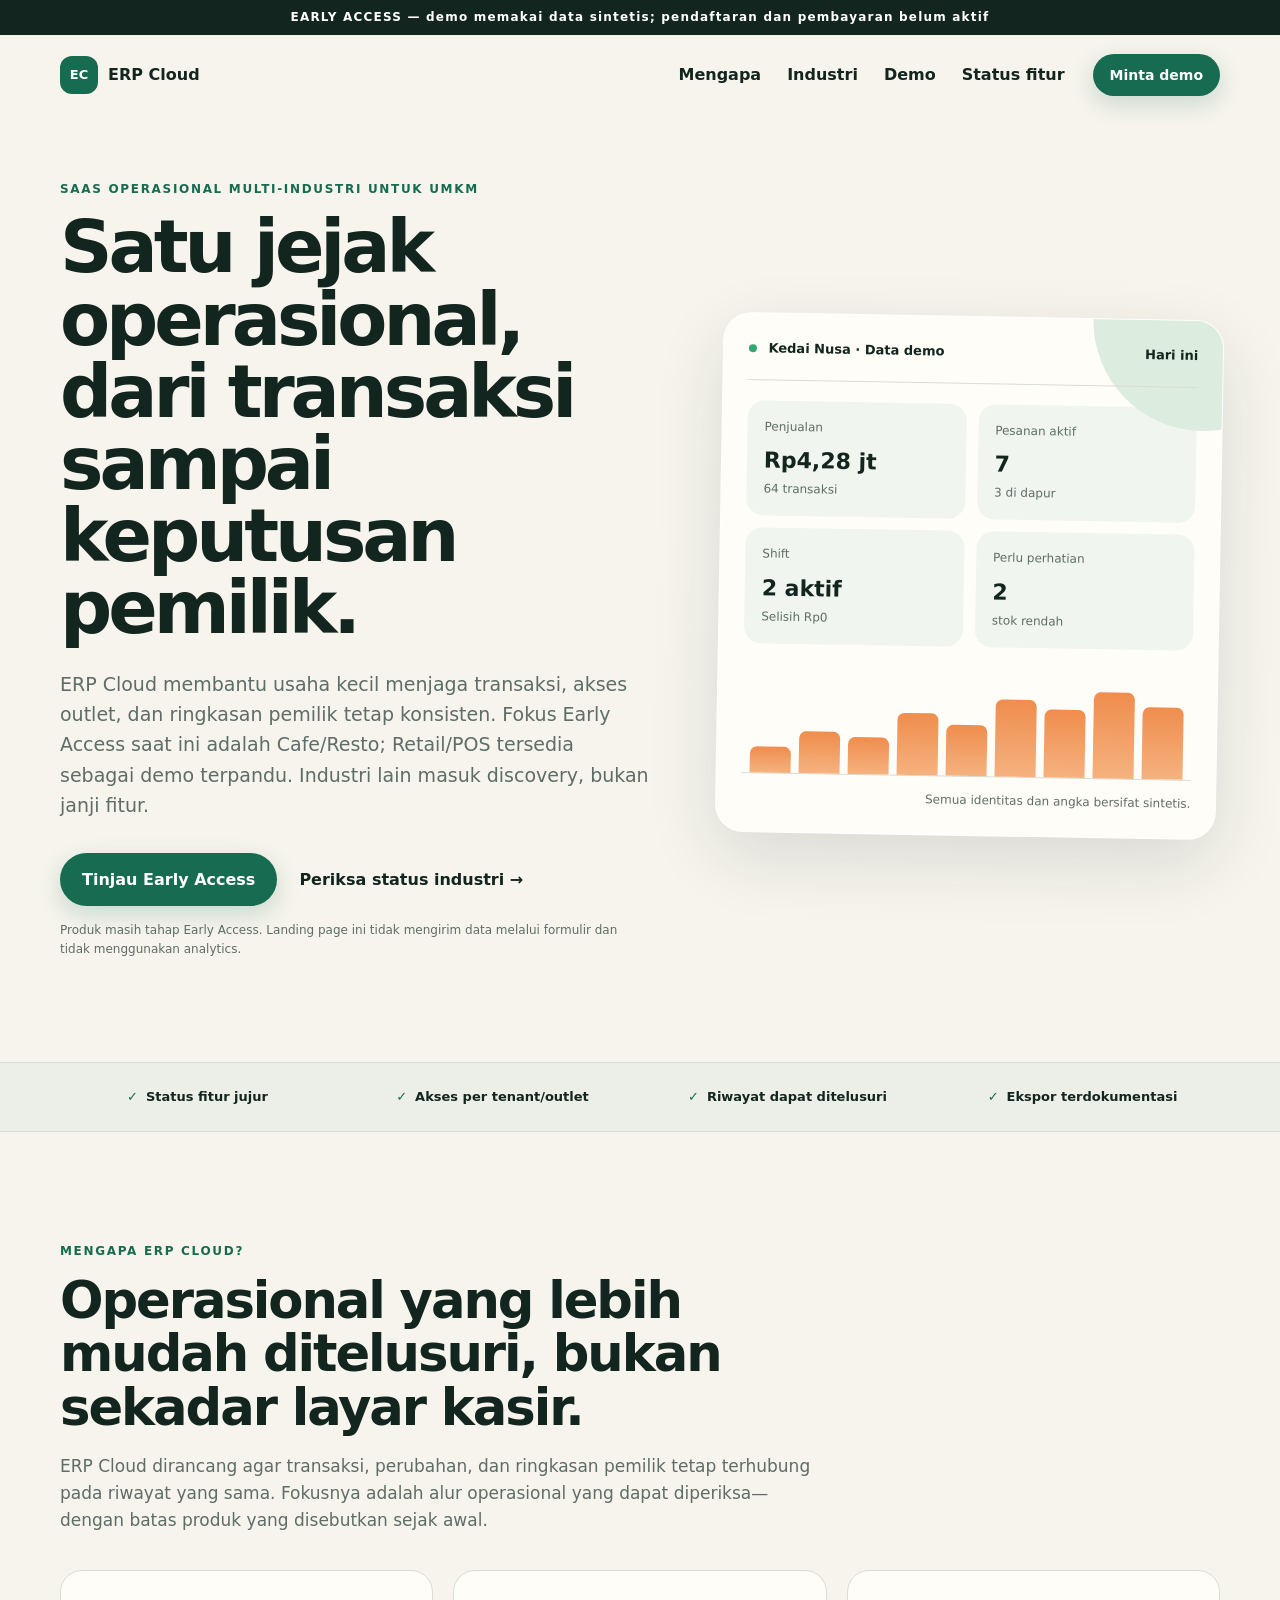
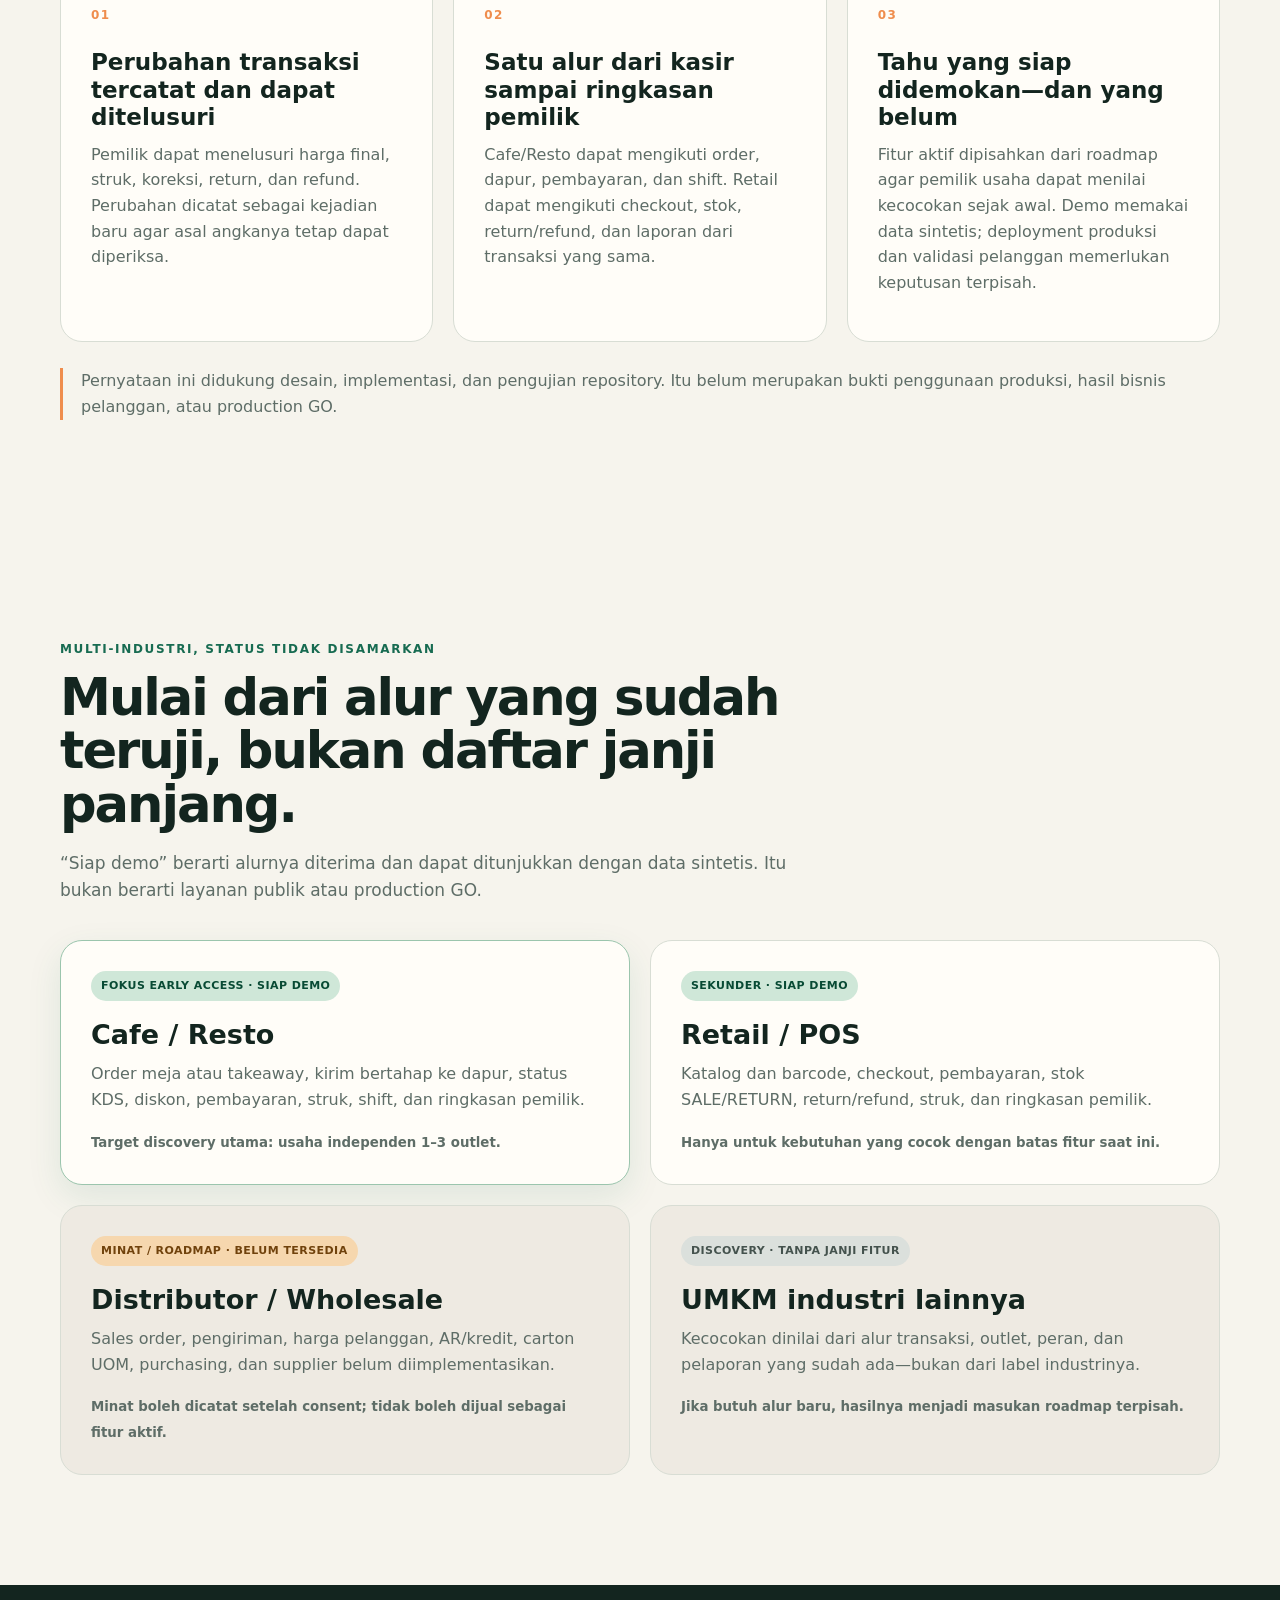
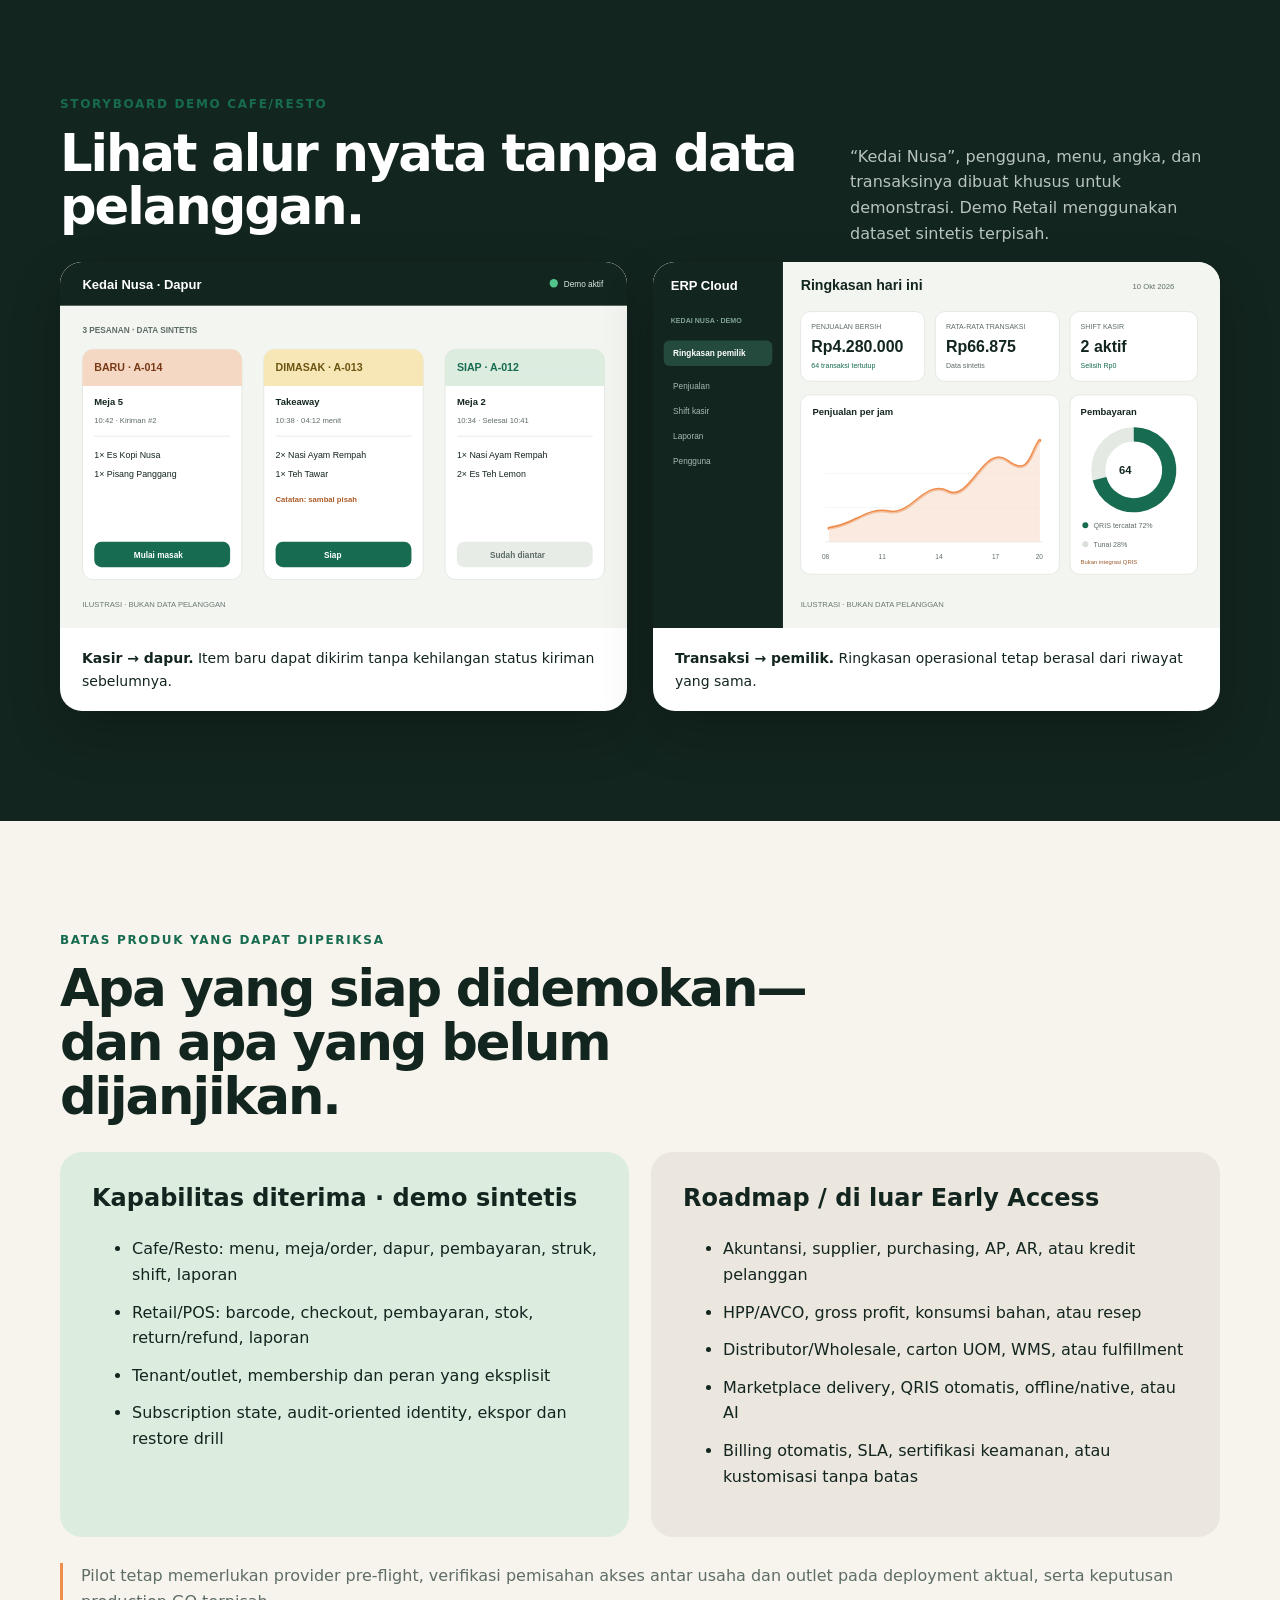
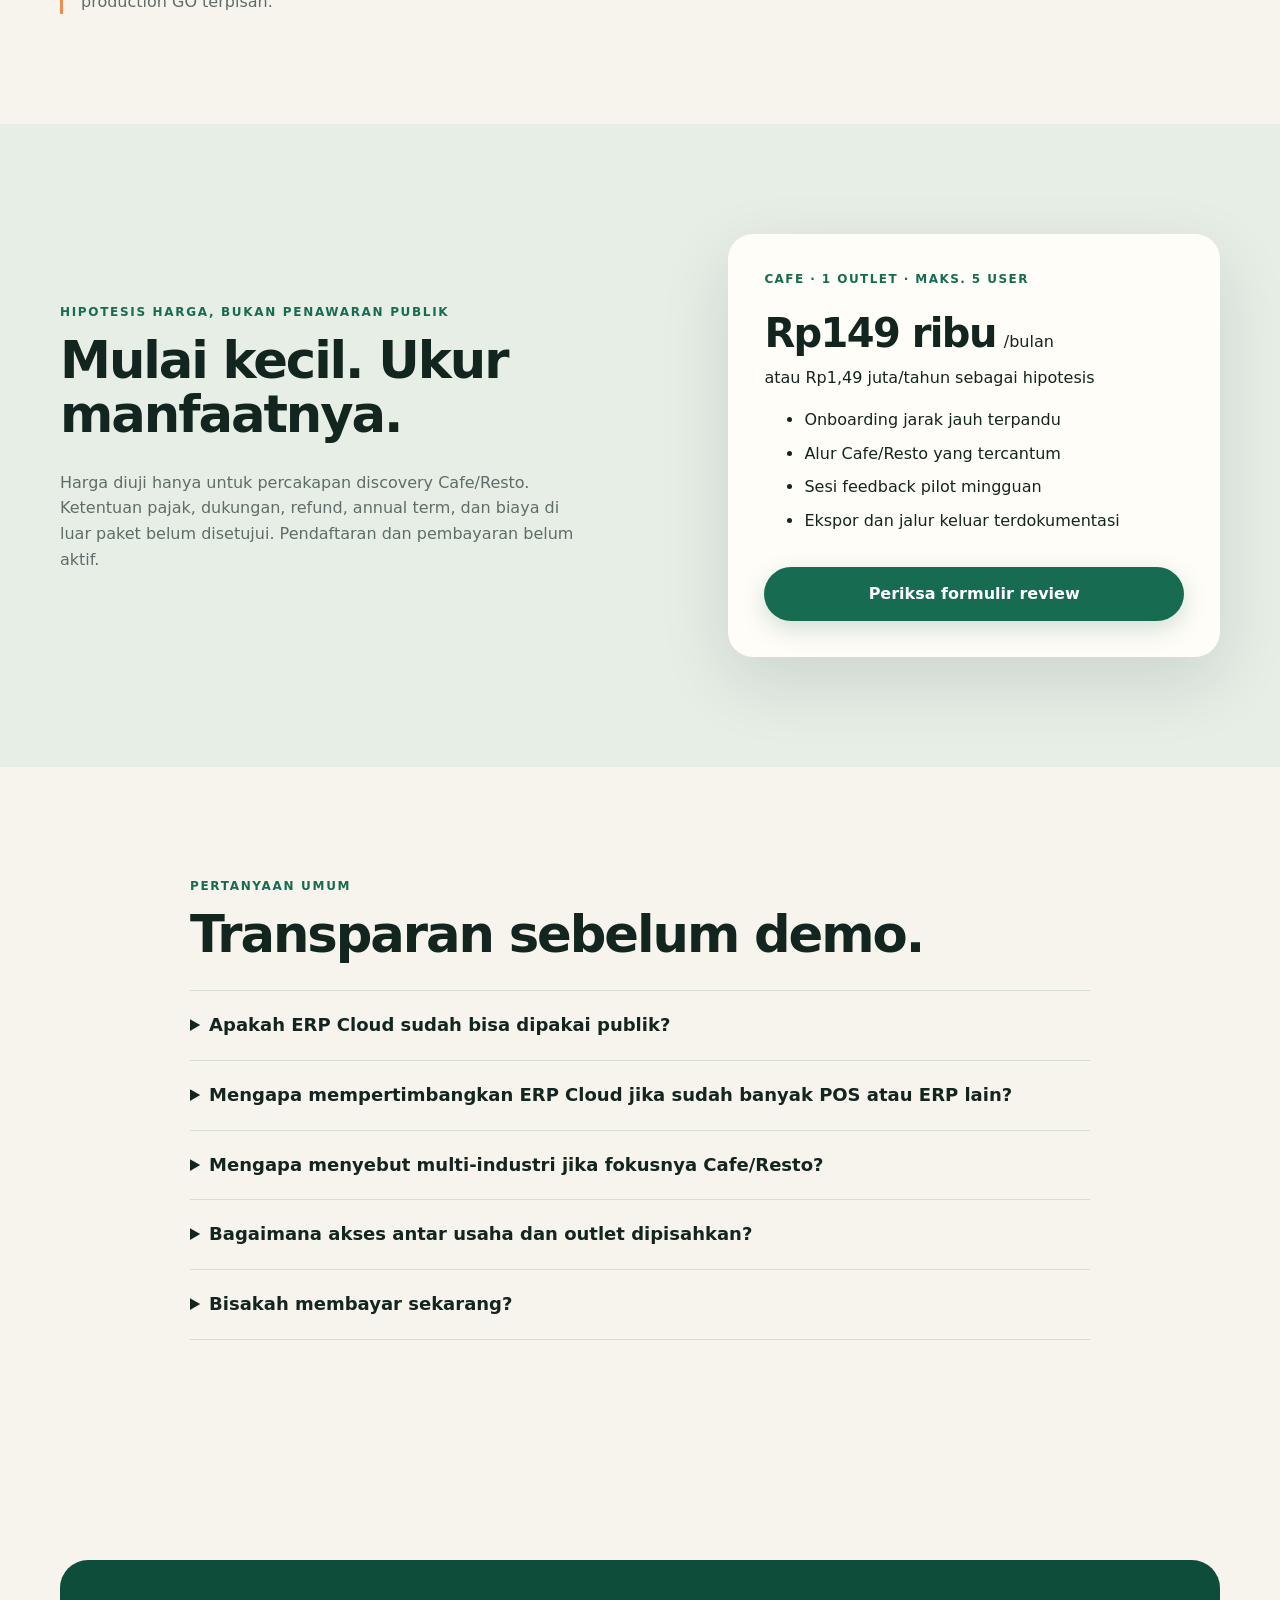
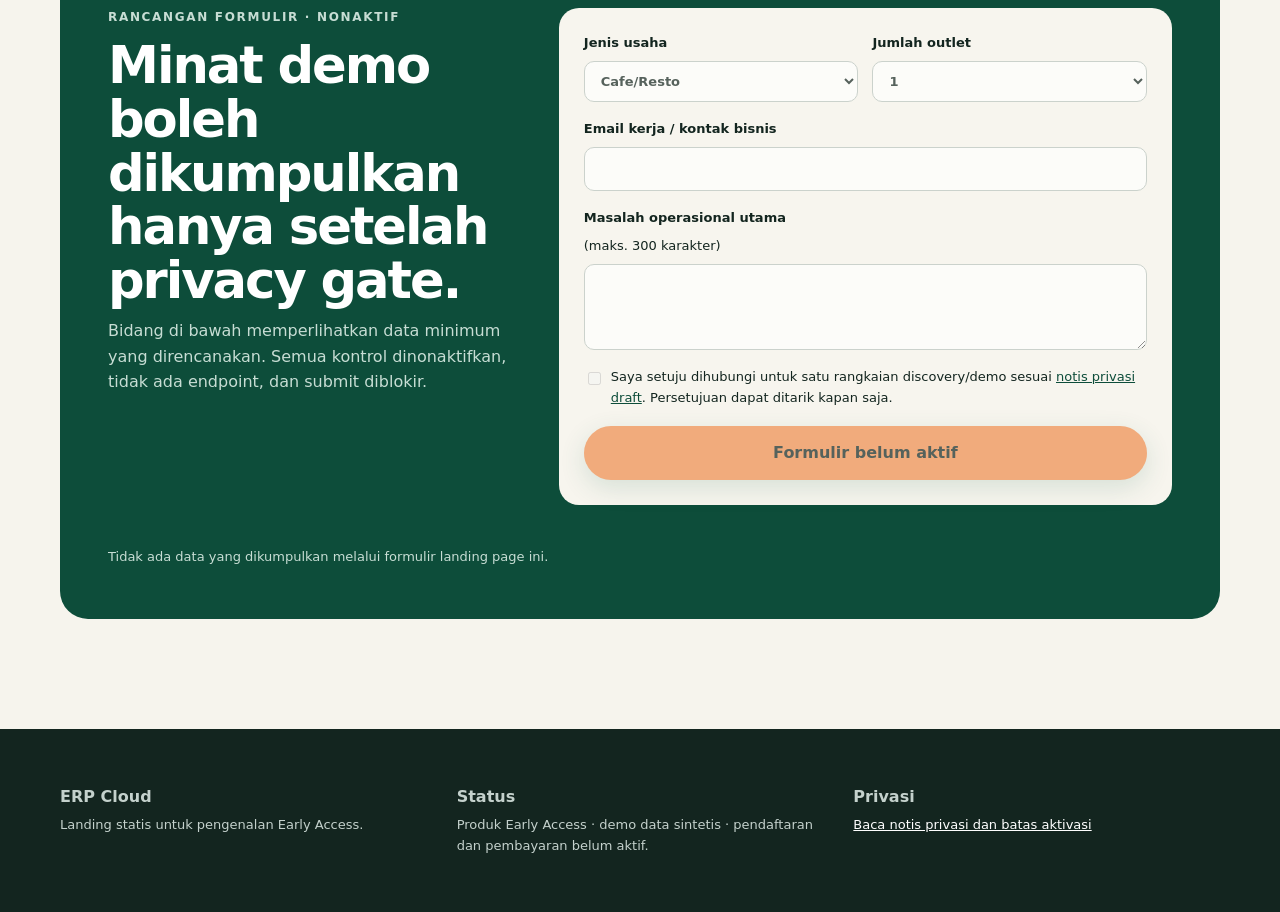
==== commit 62163022: "Publish Phase 3M-P differentiation copy Synchronize the reviewed canonical static artifact from erp-" ====
--- a/index.html
+++ b/index.html
@@ -19,10 +19,10 @@
       <span>ERP Cloud</span>
     </a>
     <nav aria-label="Navigasi utama">
+      <a href="#mengapa">Mengapa</a>
       <a href="#industri">Industri</a>
       <a href="#demo">Demo</a>
       <a href="#batas">Status fitur</a>
-      <a href="#harga">Early Access</a>
     </nav>
     <a class="button button-small" href="#minat">Minta demo</a>
   </header>
@@ -68,6 +68,41 @@
         <span>Status fitur jujur</span><span>Akses per tenant/outlet</span>
         <span>Riwayat dapat ditelusuri</span><span>Ekspor terdokumentasi</span>
       </div>
+    </section>
+
+    <section class="section shell" id="mengapa">
+      <p class="eyebrow">Mengapa ERP Cloud?</p>
+      <h2>Operasional yang lebih mudah ditelusuri, bukan sekadar layar kasir.</h2>
+      <p class="section-intro">ERP Cloud dirancang agar transaksi, perubahan,
+        dan ringkasan pemilik tetap terhubung pada riwayat yang sama. Fokusnya
+        adalah alur operasional yang dapat diperiksa—dengan batas produk yang
+        disebutkan sejak awal.</p>
+      <div class="value-grid">
+        <article>
+          <span>01</span>
+          <h3>Perubahan transaksi tercatat dan dapat ditelusuri</h3>
+          <p>Pemilik dapat menelusuri harga final, struk, koreksi, return, dan
+            refund. Perubahan dicatat sebagai kejadian baru agar asal angkanya
+            tetap dapat diperiksa.</p>
+        </article>
+        <article>
+          <span>02</span>
+          <h3>Satu alur dari kasir sampai ringkasan pemilik</h3>
+          <p>Cafe/Resto dapat mengikuti order, dapur, pembayaran, dan shift.
+            Retail dapat mengikuti checkout, stok, return/refund, dan laporan
+            dari transaksi yang sama.</p>
+        </article>
+        <article>
+          <span>03</span>
+          <h3>Tahu yang siap didemokan—dan yang belum</h3>
+          <p>Fitur aktif dipisahkan dari roadmap agar pemilik usaha dapat menilai
+            kecocokan sejak awal. Demo memakai data sintetis; deployment
+            produksi dan validasi pelanggan memerlukan keputusan terpisah.</p>
+        </article>
+      </div>
+      <p class="evidence-note">Pernyataan ini didukung desain, implementasi,
+        dan pengujian repository. Itu belum merupakan bukti penggunaan
+        produksi, hasil bisnis pelanggan, atau production GO.</p>
     </section>
 
     <section class="section shell" id="industri">
@@ -153,8 +188,8 @@
         </article>
       </div>
       <p class="boundary-note">Pilot tetap memerlukan provider pre-flight,
-        pengujian isolasi deployment aktual, dan keputusan production GO terpisah.
-        ERP Cloud tidak mengklaim RLS menyeluruh untuk seluruh tabel bisnis.</p>
+        verifikasi pemisahan akses antar usaha dan outlet pada deployment aktual,
+        serta keputusan production GO terpisah.</p>
     </section>
 
     <section class="section price-section" id="harga">
@@ -185,8 +220,9 @@
       <p class="eyebrow">Pertanyaan umum</p>
       <h2>Transparan sebelum demo.</h2>
       <details><summary>Apakah ERP Cloud sudah bisa dipakai publik?</summary><p>Belum. Landing page ini sudah publik, tetapi produk masih tahap Early Access dan hanya dapat didemokan dengan data sintetis. Pendaftaran, pengumpulan lead, provider pre-flight, dan production GO memerlukan persetujuan terpisah.</p></details>
+      <details><summary>Mengapa mempertimbangkan ERP Cloud jika sudah banyak POS atau ERP lain?</summary><p>ERP Cloud tidak mengklaim memiliki fitur paling banyak. Produk ini layak dipertimbangkan untuk pilot terkontrol yang mengutamakan riwayat operasional yang dapat ditelusuri, batas fitur yang jujur, dan perbaikan bersama pengguna awal. Jika kebutuhan utama Anda adalah akuntansi lengkap, offline/native, marketplace, loyalty, atau purchasing, produk lain yang sudah menyediakan fungsi tersebut kemungkinan lebih sesuai saat ini.</p></details>
       <details><summary>Mengapa menyebut multi-industri jika fokusnya Cafe/Resto?</summary><p>Fondasi tenant, outlet, transaksi dan kontrol operasional dipakai lintas vertikal. Cafe/Resto adalah fokus Early Access, Retail/POS adalah demo sekunder, sedangkan Distributor dan industri lain tidak dipresentasikan sebagai fitur aktif.</p></details>
-      <details><summary>Apakah data antar usaha dijamin oleh RLS penuh?</summary><p>Tidak ada klaim itu. Desain memakai konteks tenant/outlet dari server, query scoping, guard relasi database, tes adversarial, dan role runtime terbatas. Hanya tabel proof khusus yang memakai FORCE RLS; deployment aktual tetap wajib diuji.</p></details>
+      <details><summary>Bagaimana akses antar usaha dan outlet dipisahkan?</summary><p>Akses diatur berdasarkan usaha, outlet, dan peran pengguna. Pemisahan ini diuji di repository, tetapi tetap harus diverifikasi kembali pada lingkungan pilot yang sebenarnya sebelum production GO.</p></details>
       <details><summary>Bisakah membayar sekarang?</summary><p>Tidak. Pendaftaran dan pembayaran belum aktif. Landing page ini tidak menerima order, pembayaran, atau komitmen produksi.</p></details>
     </section>
 
--- a/styles.css
+++ b/styles.css
@@ -80,6 +80,12 @@
 .trust-grid span::before { content: "✓"; margin-right: 8px; color: var(--green); }
 .section { padding-block: 110px; }
 .section-intro { max-width: 760px; margin: -10px 0 36px; color: var(--muted); font-size: 17px; }
+.value-grid { display: grid; grid-template-columns: repeat(3, 1fr); gap: 20px; }
+.value-grid article { padding: 30px; border: 1px solid var(--line); border-radius: 22px; background: var(--card); }
+.value-grid span { color: var(--orange); font-size: 12px; font-weight: 900; letter-spacing: .12em; }
+.value-grid h3 { margin: 22px 0 10px; font-size: 23px; }
+.value-grid p, .evidence-note { color: var(--muted); }
+.evidence-note { margin: 26px 0 0; padding-left: 18px; border-left: 3px solid var(--orange); }
 .industry-grid { display: grid; grid-template-columns: 1fr 1fr; gap: 20px; }
 .industry-card { padding: 30px; border: 1px solid var(--line); border-radius: 22px; background: var(--card); }
 .industry-card.focus { border-color: #9bc5ad; box-shadow: 0 12px 34px rgba(23, 107, 81, .1); }
@@ -158,7 +164,7 @@
   .hero { min-height: auto; gap: 45px; }
   .steps { grid-template-columns: 1fr 1fr; }
   .section-heading { display: block; }
-  .demo-grid, .boundary-grid, .industry-grid { grid-template-columns: 1fr; }
+  .demo-grid, .boundary-grid, .industry-grid, .value-grid { grid-template-columns: 1fr; }
   .trust-grid { grid-template-columns: 1fr 1fr; text-align: left; }
   .cta-panel { grid-template-columns: 1fr; }
 }
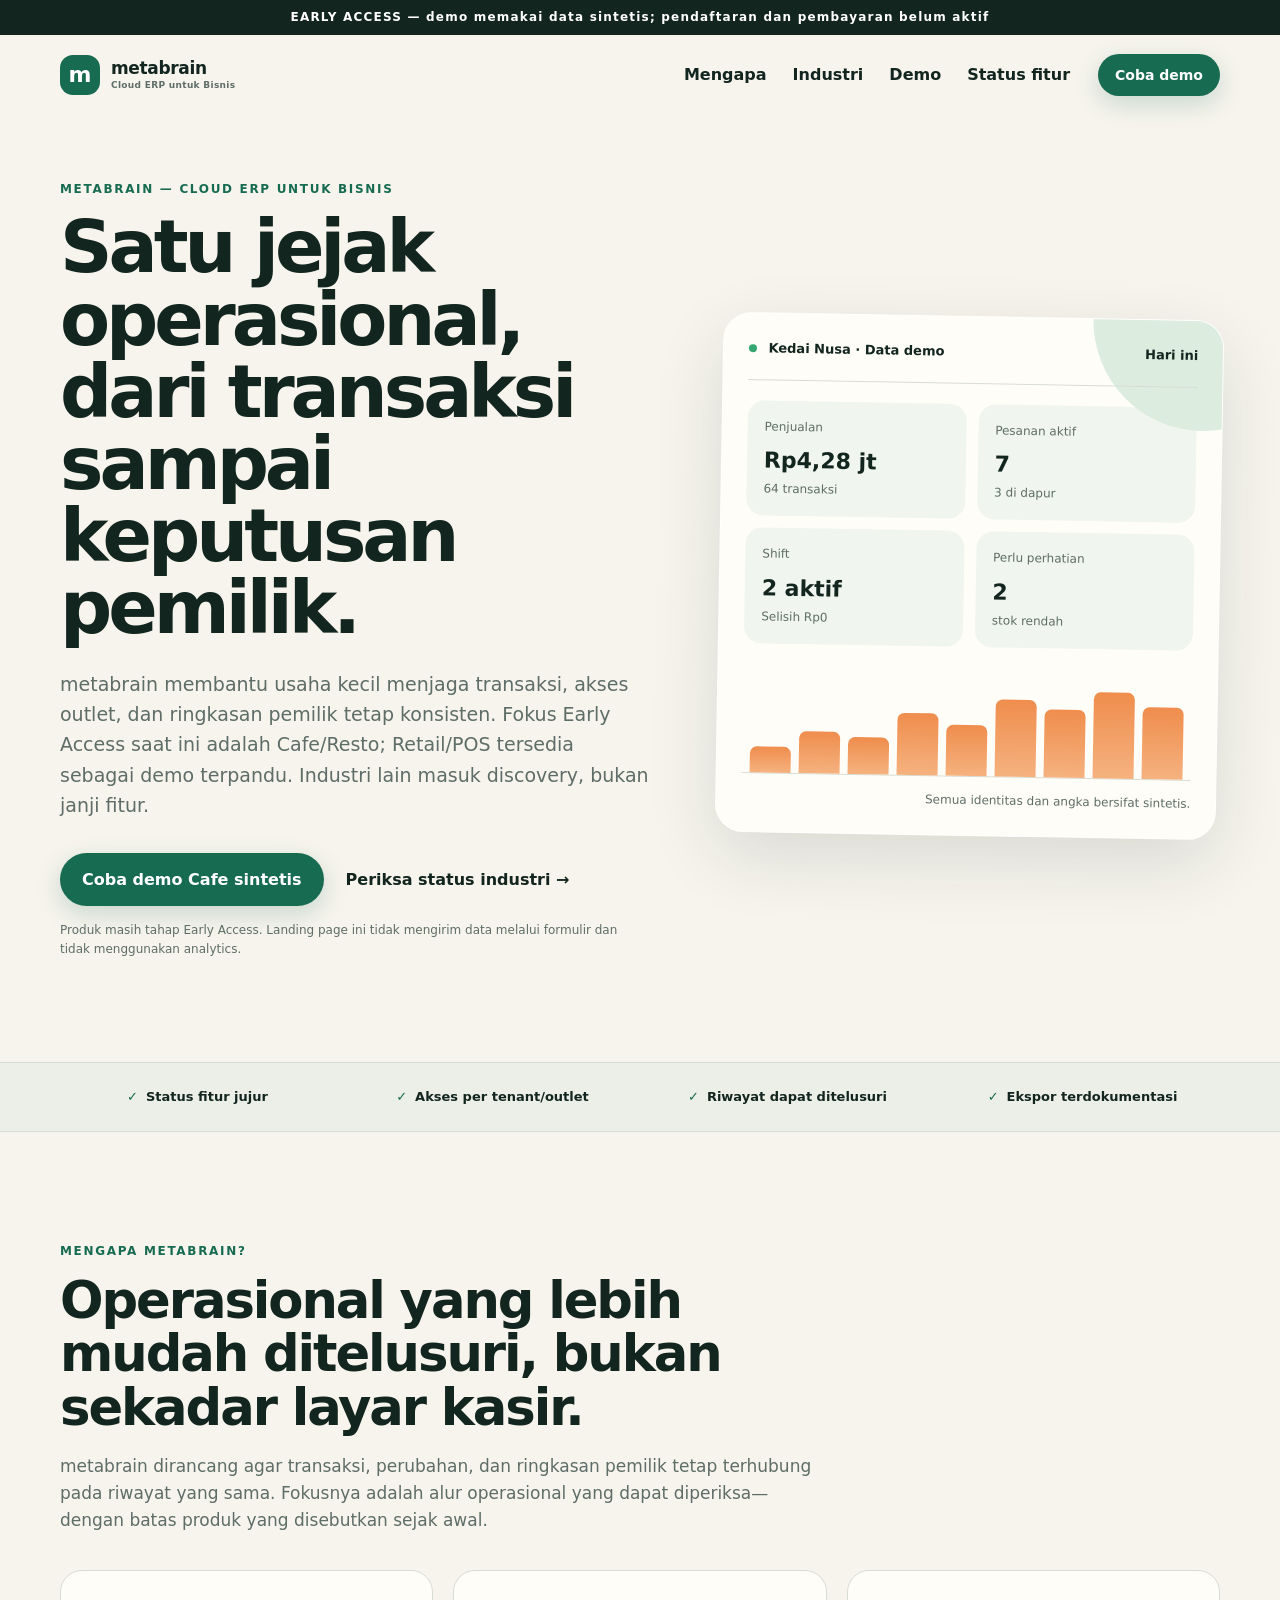
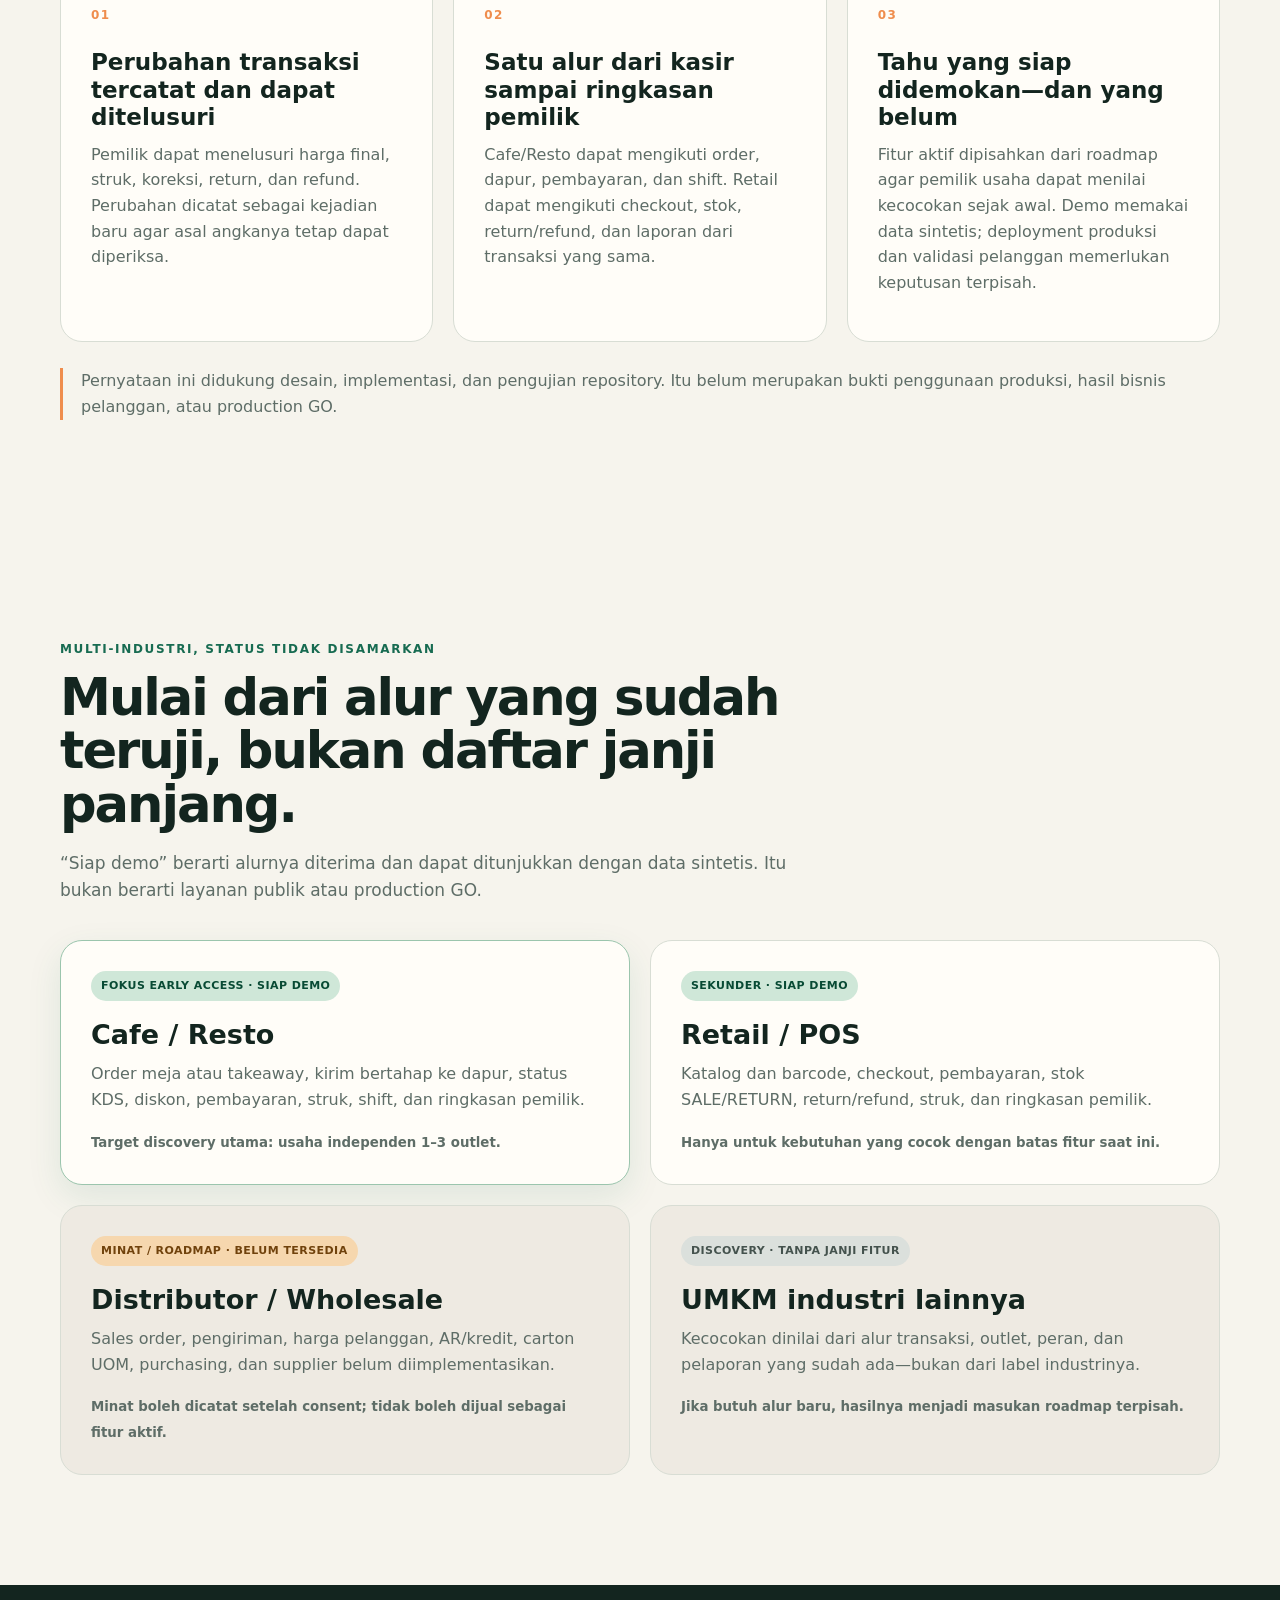
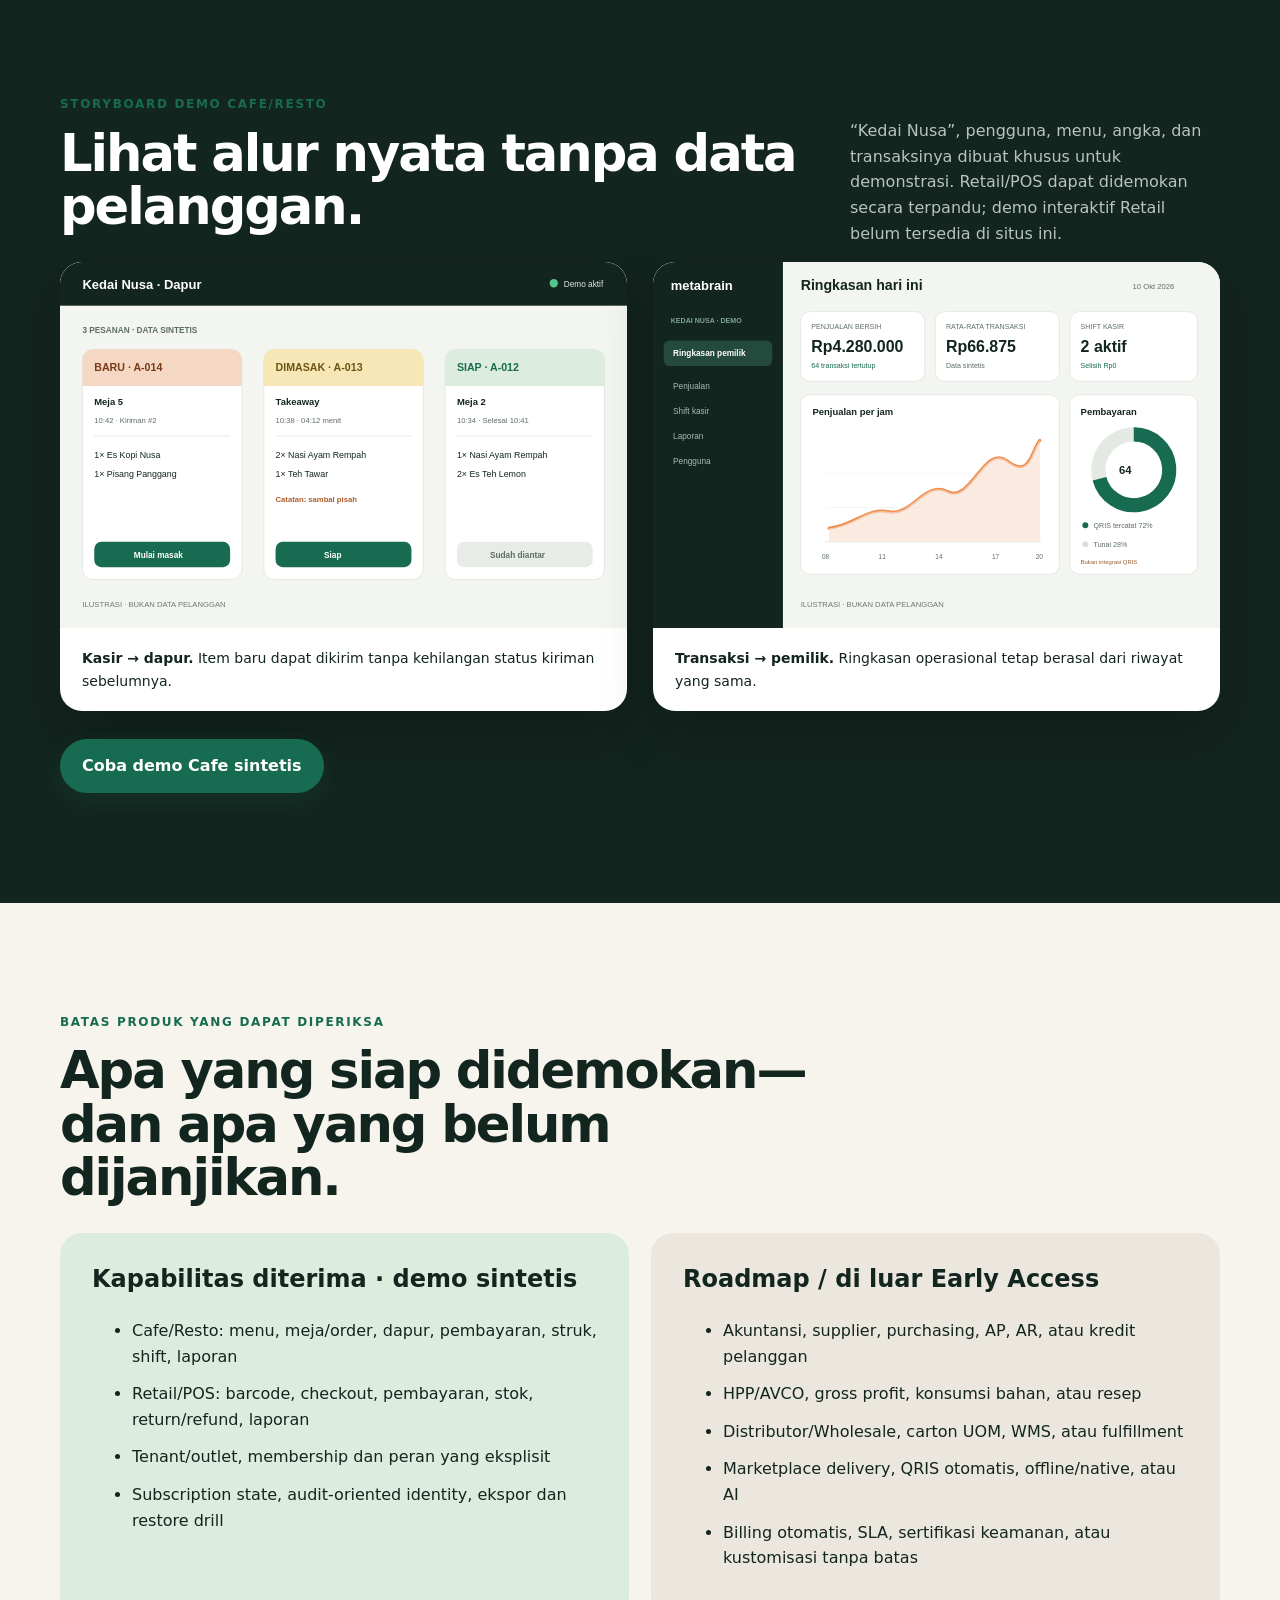
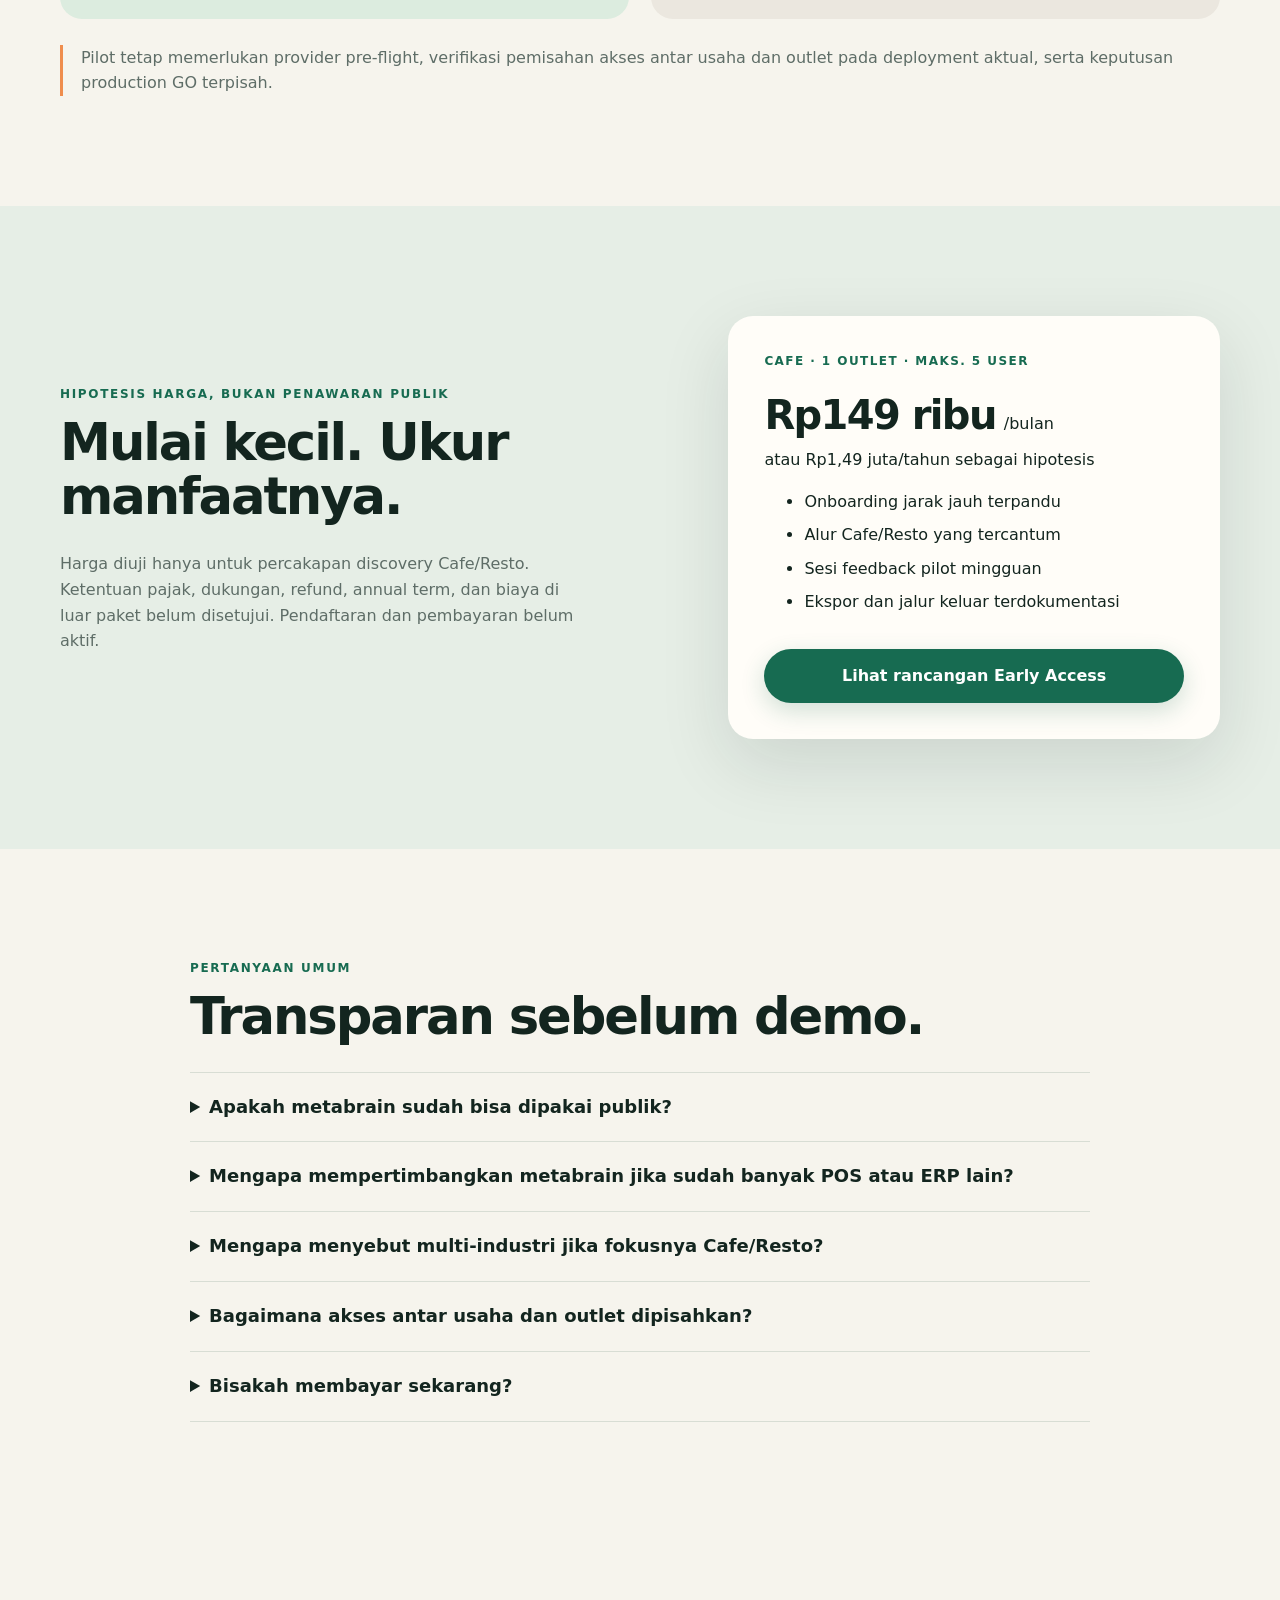
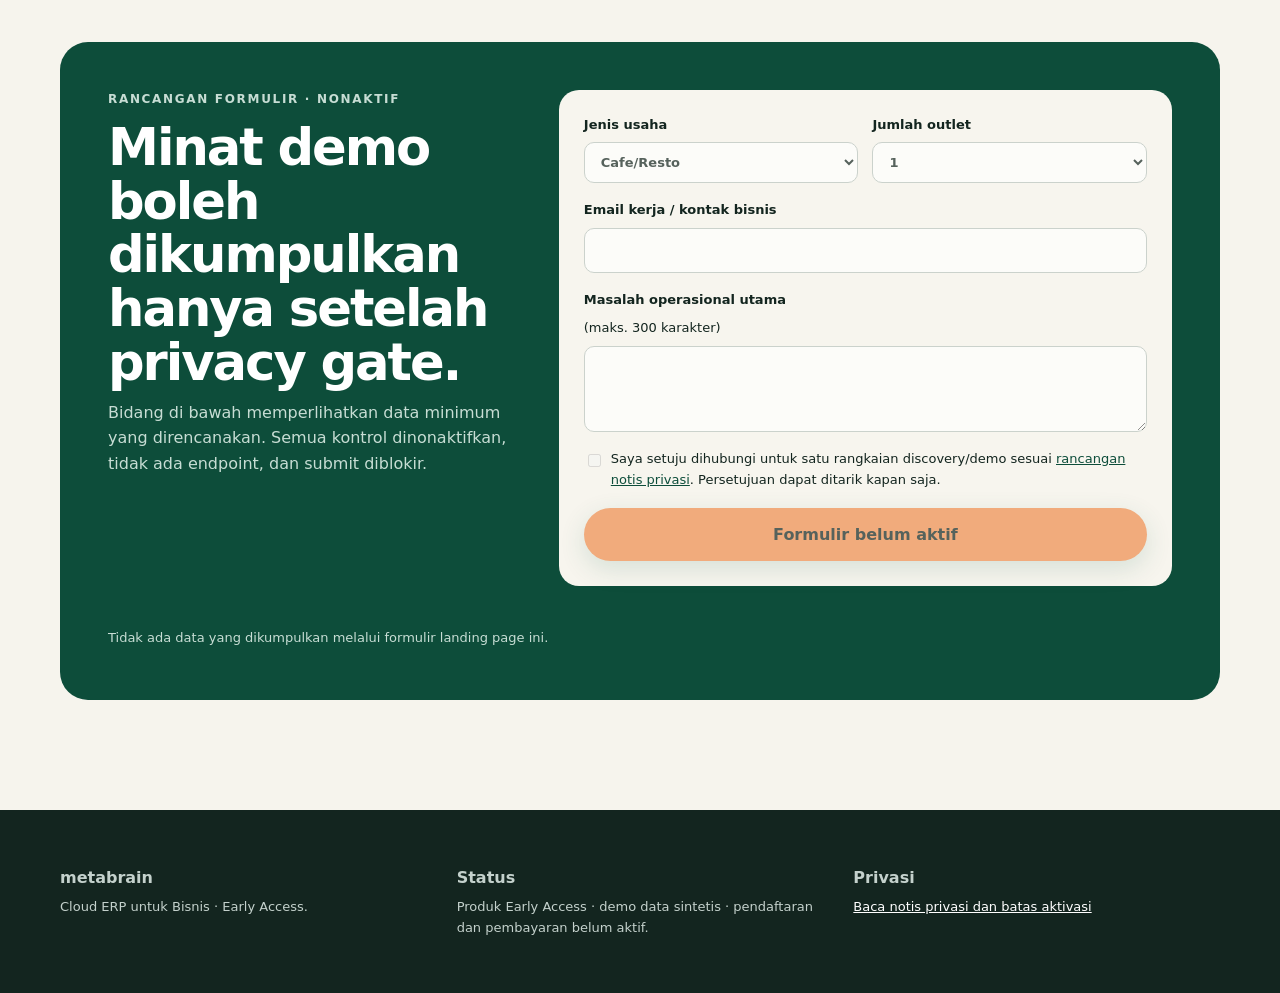
==== commit 63686079: "Prepare metabrain static artifact for independent review (no publication)" ====
--- a/index.html
+++ b/index.html
@@ -5,8 +5,14 @@
   <meta name="viewport" content="width=device-width, initial-scale=1">
   <meta http-equiv="Content-Security-Policy" content="default-src 'self'; style-src 'self' 'unsafe-inline'; script-src 'self'; img-src 'self' data:; connect-src 'none'; form-action 'none'; base-uri 'none'; object-src 'none'">
   <meta name="referrer" content="no-referrer">
-  <meta name="description" content="Preview ERP Cloud Early Access untuk operasional UMKM multi-industri, dengan fokus awal Cafe/Resto dan Retail/POS.">
-  <title>ERP Cloud — Operasional UMKM yang bisa ditelusuri</title>
+  <meta name="application-name" content="metabrain">
+  <meta name="theme-color" content="#176b51">
+  <meta name="description" content="metabrain — Cloud ERP untuk Bisnis. Early Access operasional UMKM dengan fokus awal Cafe/Resto dan Retail/POS.">
+  <meta property="og:type" content="website">
+  <meta property="og:locale" content="id_ID">
+  <meta property="og:title" content="metabrain — Cloud ERP untuk Bisnis">
+  <meta property="og:description" content="Operasional UMKM yang dapat ditelusuri, dengan demo sintetis Cafe/Resto dan Retail/POS.">
+  <title>metabrain — Cloud ERP untuk Bisnis</title>
   <link rel="stylesheet" href="styles.css">
 </head>
 <body>
@@ -14,9 +20,9 @@
     EARLY ACCESS — demo memakai data sintetis; pendaftaran dan pembayaran belum aktif
   </div>
   <header class="nav shell">
-    <a class="brand" href="#top" aria-label="ERP Cloud">
-      <span class="brand-mark">EC</span>
-      <span>ERP Cloud</span>
+    <a class="brand" href="#top" aria-label="metabrain — Cloud ERP untuk Bisnis">
+      <span class="brand-mark" aria-hidden="true">m</span>
+      <span class="brand-lockup"><strong>metabrain</strong><small>Cloud ERP untuk Bisnis</small></span>
     </a>
     <nav aria-label="Navigasi utama">
       <a href="#mengapa">Mengapa</a>
@@ -24,20 +30,20 @@
       <a href="#demo">Demo</a>
       <a href="#batas">Status fitur</a>
     </nav>
-    <a class="button button-small" href="#minat">Minta demo</a>
+    <a class="button button-small" href="demo/cafe/">Coba demo</a>
   </header>
 
   <main id="top">
     <section class="hero shell">
       <div class="hero-copy">
-        <p class="eyebrow">SaaS operasional multi-industri untuk UMKM</p>
+        <p class="eyebrow">metabrain — Cloud ERP untuk Bisnis</p>
         <h1>Satu jejak operasional, dari transaksi sampai keputusan pemilik.</h1>
-        <p class="lead">ERP Cloud membantu usaha kecil menjaga transaksi,
+        <p class="lead">metabrain membantu usaha kecil menjaga transaksi,
           akses outlet, dan ringkasan pemilik tetap konsisten. Fokus Early
           Access saat ini adalah Cafe/Resto; Retail/POS tersedia sebagai demo
           terpandu. Industri lain masuk discovery, bukan janji fitur.</p>
         <div class="actions">
-          <a class="button" href="#minat">Tinjau Early Access</a>
+          <a class="button" href="demo/cafe/">Coba demo Cafe sintetis</a>
           <a class="text-link" href="#industri">Periksa status industri →</a>
         </div>
         <p class="micro">Produk masih tahap Early Access. Landing page ini tidak
@@ -71,9 +77,9 @@
     </section>
 
     <section class="section shell" id="mengapa">
-      <p class="eyebrow">Mengapa ERP Cloud?</p>
+      <p class="eyebrow">Mengapa metabrain?</p>
       <h2>Operasional yang lebih mudah ditelusuri, bukan sekadar layar kasir.</h2>
-      <p class="section-intro">ERP Cloud dirancang agar transaksi, perubahan,
+      <p class="section-intro">metabrain dirancang agar transaksi, perubahan,
         dan ringkasan pemilik tetap terhubung pada riwayat yang sama. Fokusnya
         adalah alur operasional yang dapat diperiksa—dengan batas produk yang
         disebutkan sejak awal.</p>
@@ -148,7 +154,8 @@
         <div class="section-heading">
           <div><p class="eyebrow">Storyboard demo Cafe/Resto</p><h2>Lihat alur nyata tanpa data pelanggan.</h2></div>
           <p>“Kedai Nusa”, pengguna, menu, angka, dan transaksinya dibuat khusus
-            untuk demonstrasi. Demo Retail menggunakan dataset sintetis terpisah.</p>
+            untuk demonstrasi. Retail/POS dapat didemokan secara terpandu;
+            demo interaktif Retail belum tersedia di situs ini.</p>
         </div>
         <div class="demo-grid">
           <figure>
@@ -160,6 +167,7 @@
             <figcaption><b>Transaksi → pemilik.</b> Ringkasan operasional tetap berasal dari riwayat yang sama.</figcaption>
           </figure>
         </div>
+        <p class="demo-cta"><a class="button" href="demo/cafe/">Coba demo Cafe sintetis</a></p>
       </div>
     </section>
 
@@ -211,7 +219,7 @@
             <li>Sesi feedback pilot mingguan</li>
             <li>Ekspor dan jalur keluar terdokumentasi</li>
           </ul>
-          <a class="button" href="#minat">Periksa formulir review</a>
+          <a class="button" href="#minat">Lihat rancangan Early Access</a>
         </article>
       </div>
     </section>
@@ -219,8 +227,8 @@
     <section class="section shell faq">
       <p class="eyebrow">Pertanyaan umum</p>
       <h2>Transparan sebelum demo.</h2>
-      <details><summary>Apakah ERP Cloud sudah bisa dipakai publik?</summary><p>Belum. Landing page ini sudah publik, tetapi produk masih tahap Early Access dan hanya dapat didemokan dengan data sintetis. Pendaftaran, pengumpulan lead, provider pre-flight, dan production GO memerlukan persetujuan terpisah.</p></details>
-      <details><summary>Mengapa mempertimbangkan ERP Cloud jika sudah banyak POS atau ERP lain?</summary><p>ERP Cloud tidak mengklaim memiliki fitur paling banyak. Produk ini layak dipertimbangkan untuk pilot terkontrol yang mengutamakan riwayat operasional yang dapat ditelusuri, batas fitur yang jujur, dan perbaikan bersama pengguna awal. Jika kebutuhan utama Anda adalah akuntansi lengkap, offline/native, marketplace, loyalty, atau purchasing, produk lain yang sudah menyediakan fungsi tersebut kemungkinan lebih sesuai saat ini.</p></details>
+      <details><summary>Apakah metabrain sudah bisa dipakai publik?</summary><p>Belum. Landing page ini sudah publik, tetapi produk masih tahap Early Access dan hanya dapat didemokan dengan data sintetis. Pendaftaran, pengumpulan lead, provider pre-flight, dan production GO memerlukan persetujuan terpisah.</p></details>
+      <details><summary>Mengapa mempertimbangkan metabrain jika sudah banyak POS atau ERP lain?</summary><p>metabrain tidak mengklaim memiliki fitur paling banyak. Produk ini layak dipertimbangkan untuk pilot terkontrol yang mengutamakan riwayat operasional yang dapat ditelusuri, batas fitur yang jujur, dan perbaikan bersama pengguna awal. Jika kebutuhan utama Anda adalah akuntansi lengkap, offline/native, marketplace, loyalty, atau purchasing, produk lain yang sudah menyediakan fungsi tersebut kemungkinan lebih sesuai saat ini.</p></details>
       <details><summary>Mengapa menyebut multi-industri jika fokusnya Cafe/Resto?</summary><p>Fondasi tenant, outlet, transaksi dan kontrol operasional dipakai lintas vertikal. Cafe/Resto adalah fokus Early Access, Retail/POS adalah demo sekunder, sedangkan Distributor dan industri lain tidak dipresentasikan sebagai fitur aktif.</p></details>
       <details><summary>Bagaimana akses antar usaha dan outlet dipisahkan?</summary><p>Akses diatur berdasarkan usaha, outlet, dan peran pengguna. Pemisahan ini diuji di repository, tetapi tetap harus diverifikasi kembali pada lingkungan pilot yang sebenarnya sebelum production GO.</p></details>
       <details><summary>Bisakah membayar sekarang?</summary><p>Tidak. Pendaftaran dan pembayaran belum aktif. Landing page ini tidak menerima order, pembayaran, atau komitmen produksi.</p></details>
@@ -258,7 +266,7 @@
           </label>
           <label class="consent-row">
             <input type="checkbox" name="follow_up_consent" disabled>
-            <span>Saya setuju dihubungi untuk satu rangkaian discovery/demo sesuai <a href="privacy.html">notis privasi draft</a>. Persetujuan dapat ditarik kapan saja.</span>
+            <span>Saya setuju dihubungi untuk satu rangkaian discovery/demo sesuai <a href="privacy.html">rancangan notis privasi</a>. Persetujuan dapat ditarik kapan saja.</span>
           </label>
           <button class="button" type="submit" disabled>Formulir belum aktif</button>
         </form>
@@ -269,7 +277,7 @@
 
   <footer>
     <div class="shell footer-grid">
-      <div><b>ERP Cloud</b><p>Landing statis untuk pengenalan Early Access.</p></div>
+      <div><b>metabrain</b><p>Cloud ERP untuk Bisnis · Early Access.</p></div>
       <div><b>Status</b><p>Produk Early Access · demo data sintetis · pendaftaran dan pembayaran belum aktif.</p></div>
       <div><b>Privasi</b><p><a href="privacy.html">Baca notis privasi dan batas aktivasi</a></p></div>
     </div>
--- a/styles.css
+++ b/styles.css
@@ -21,6 +21,7 @@
   line-height: 1.6;
 }
 a { color: inherit; }
+a:focus-visible, button:focus-visible, summary:focus-visible { outline: 3px solid var(--green); outline-offset: 4px; }
 .shell { width: min(1160px, calc(100% - 40px)); margin-inline: auto; }
 .review-banner {
   padding: 8px 20px;
@@ -32,8 +33,11 @@
   text-align: center;
 }
 .nav { display: flex; align-items: center; justify-content: space-between; min-height: 80px; gap: 28px; }
-.brand { display: inline-flex; align-items: center; gap: 10px; text-decoration: none; font-weight: 850; }
-.brand-mark { display: grid; place-items: center; width: 38px; aspect-ratio: 1; color: white; background: var(--green); border-radius: 12px; font-size: 13px; }
+.brand { display: inline-flex; align-items: center; gap: 11px; text-decoration: none; }
+.brand-mark { display: grid; place-items: center; width: 40px; aspect-ratio: 1; color: white; background: var(--green); border-radius: 13px; font-size: 22px; font-weight: 900; line-height: 1; }
+.brand-lockup { display: grid; line-height: 1.1; }
+.brand-lockup strong { font-size: 17px; font-weight: 900; letter-spacing: -.02em; }
+.brand-lockup small { margin-top: 3px; color: var(--muted); font-size: 9px; font-weight: 750; letter-spacing: .035em; }
 nav { display: flex; gap: 26px; margin-left: auto; }
 nav a, .text-link { font-weight: 700; text-decoration: none; }
 nav a:hover, .text-link:hover { color: var(--green); }
@@ -106,6 +110,7 @@
 .section-heading { display: flex; justify-content: space-between; align-items: end; gap: 50px; }
 .section-heading > p { max-width: 370px; color: #b8c4be; }
 .demo-grid { display: grid; grid-template-columns: 1fr 1fr; gap: 26px; }
+.demo-cta { margin: 28px 0 0; }
 figure { margin: 0; overflow: hidden; background: #fff; border-radius: 22px; box-shadow: 0 22px 50px rgba(0,0,0,.22); }
 figure img { display: block; width: 100%; height: auto; }
 figcaption { padding: 19px 22px; color: var(--ink); font-size: 14px; }
@@ -159,7 +164,8 @@
 .policy-grid dd { margin: 0; color: var(--muted); }
 
 @media (max-width: 900px) {
-  nav { display: none; }
+  .nav { flex-wrap: wrap; gap: 16px; padding-block: 18px; }
+  .nav nav { order: 3; width: 100%; margin: 0; flex-wrap: wrap; gap: 14px 22px; font-size: 13px; }
   .hero, .price-wrap { grid-template-columns: 1fr; }
   .hero { min-height: auto; gap: 45px; }
   .steps { grid-template-columns: 1fr 1fr; }
@@ -171,7 +177,7 @@
 
 @media (max-width: 560px) {
   .shell { width: min(100% - 26px, 1160px); }
-  .nav .button-small { display: none; }
+  .nav .button-small { font-size: 12px; padding: 9px 14px; }
   .hero { padding-top: 45px; }
   h1 { font-size: 44px; }
   .actions { align-items: flex-start; flex-direction: column; }
@@ -180,3 +186,8 @@
   .cta-panel { grid-template-columns: 1fr; padding: 30px; }
   .footer-grid { grid-template-columns: 1fr; }
 }
+
+@media (prefers-reduced-motion: reduce) {
+  html { scroll-behavior: auto; }
+  .button:hover { transform: none; }
+}
